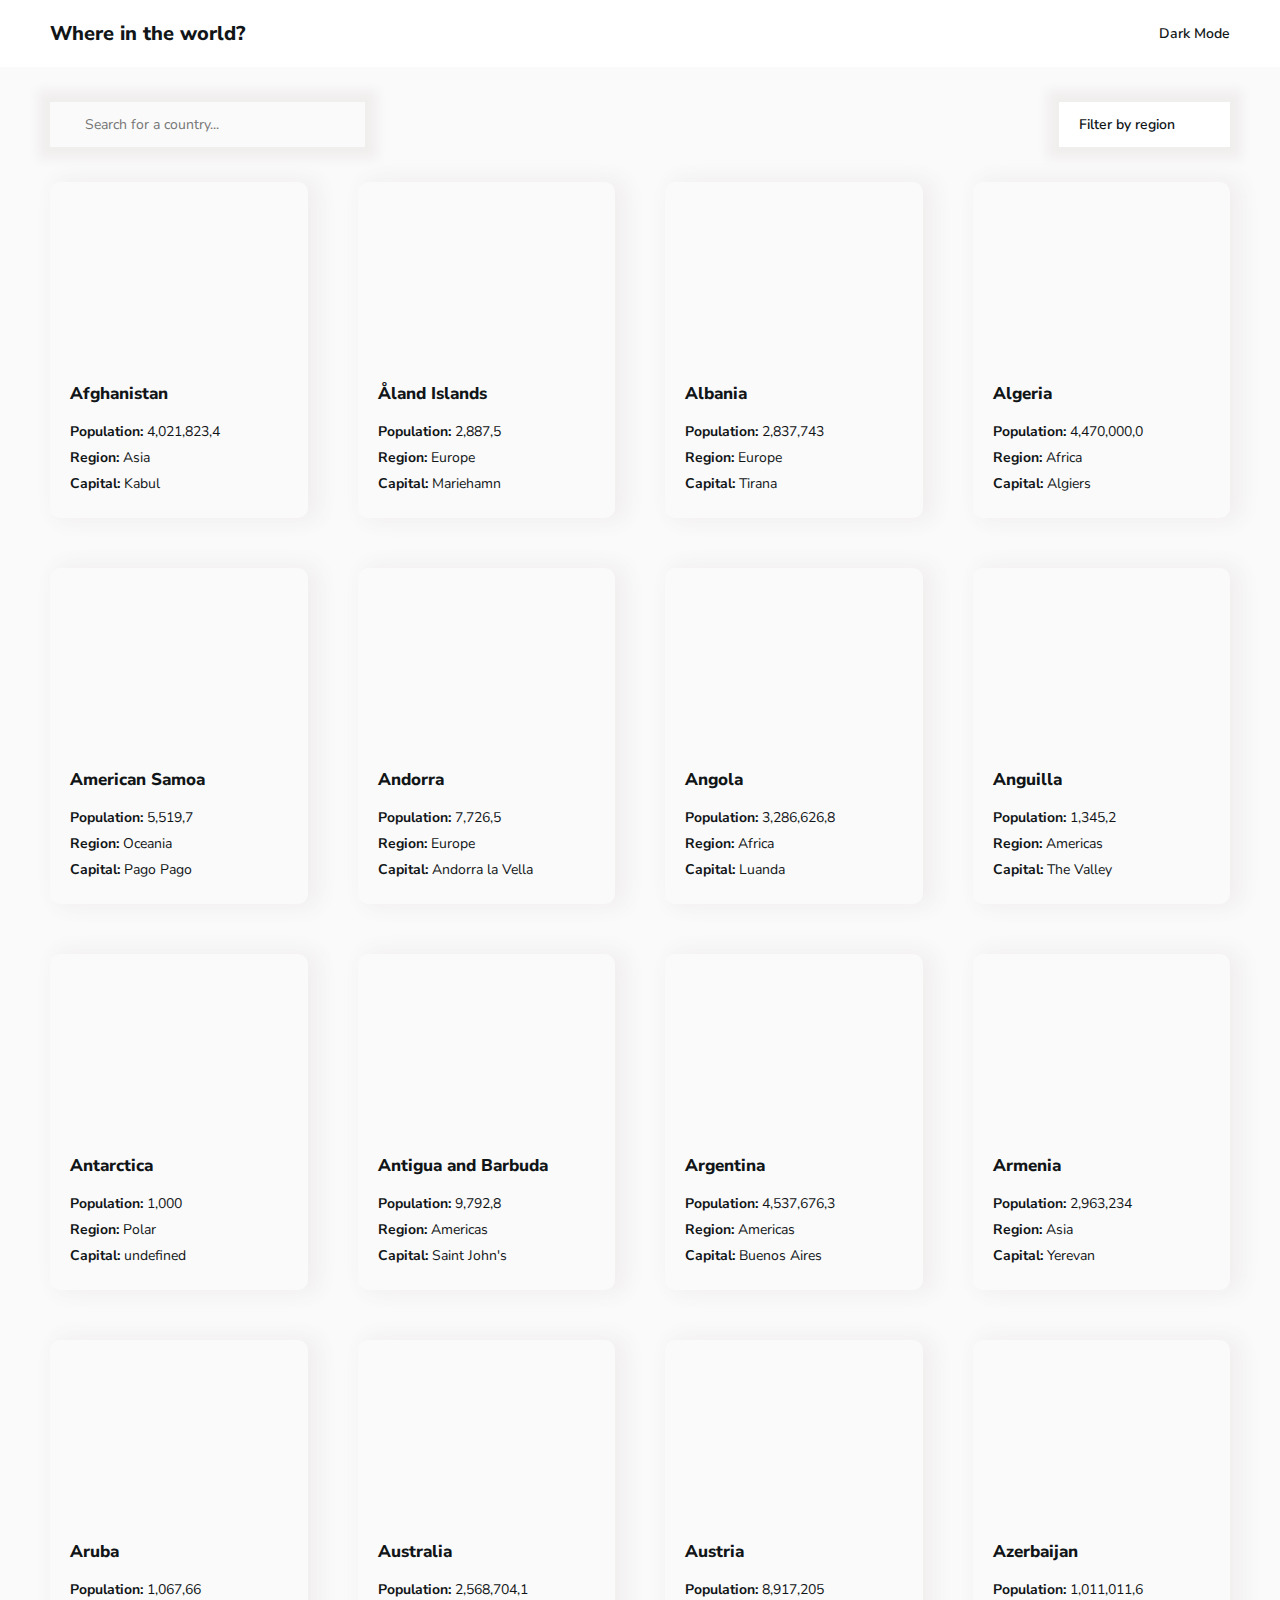
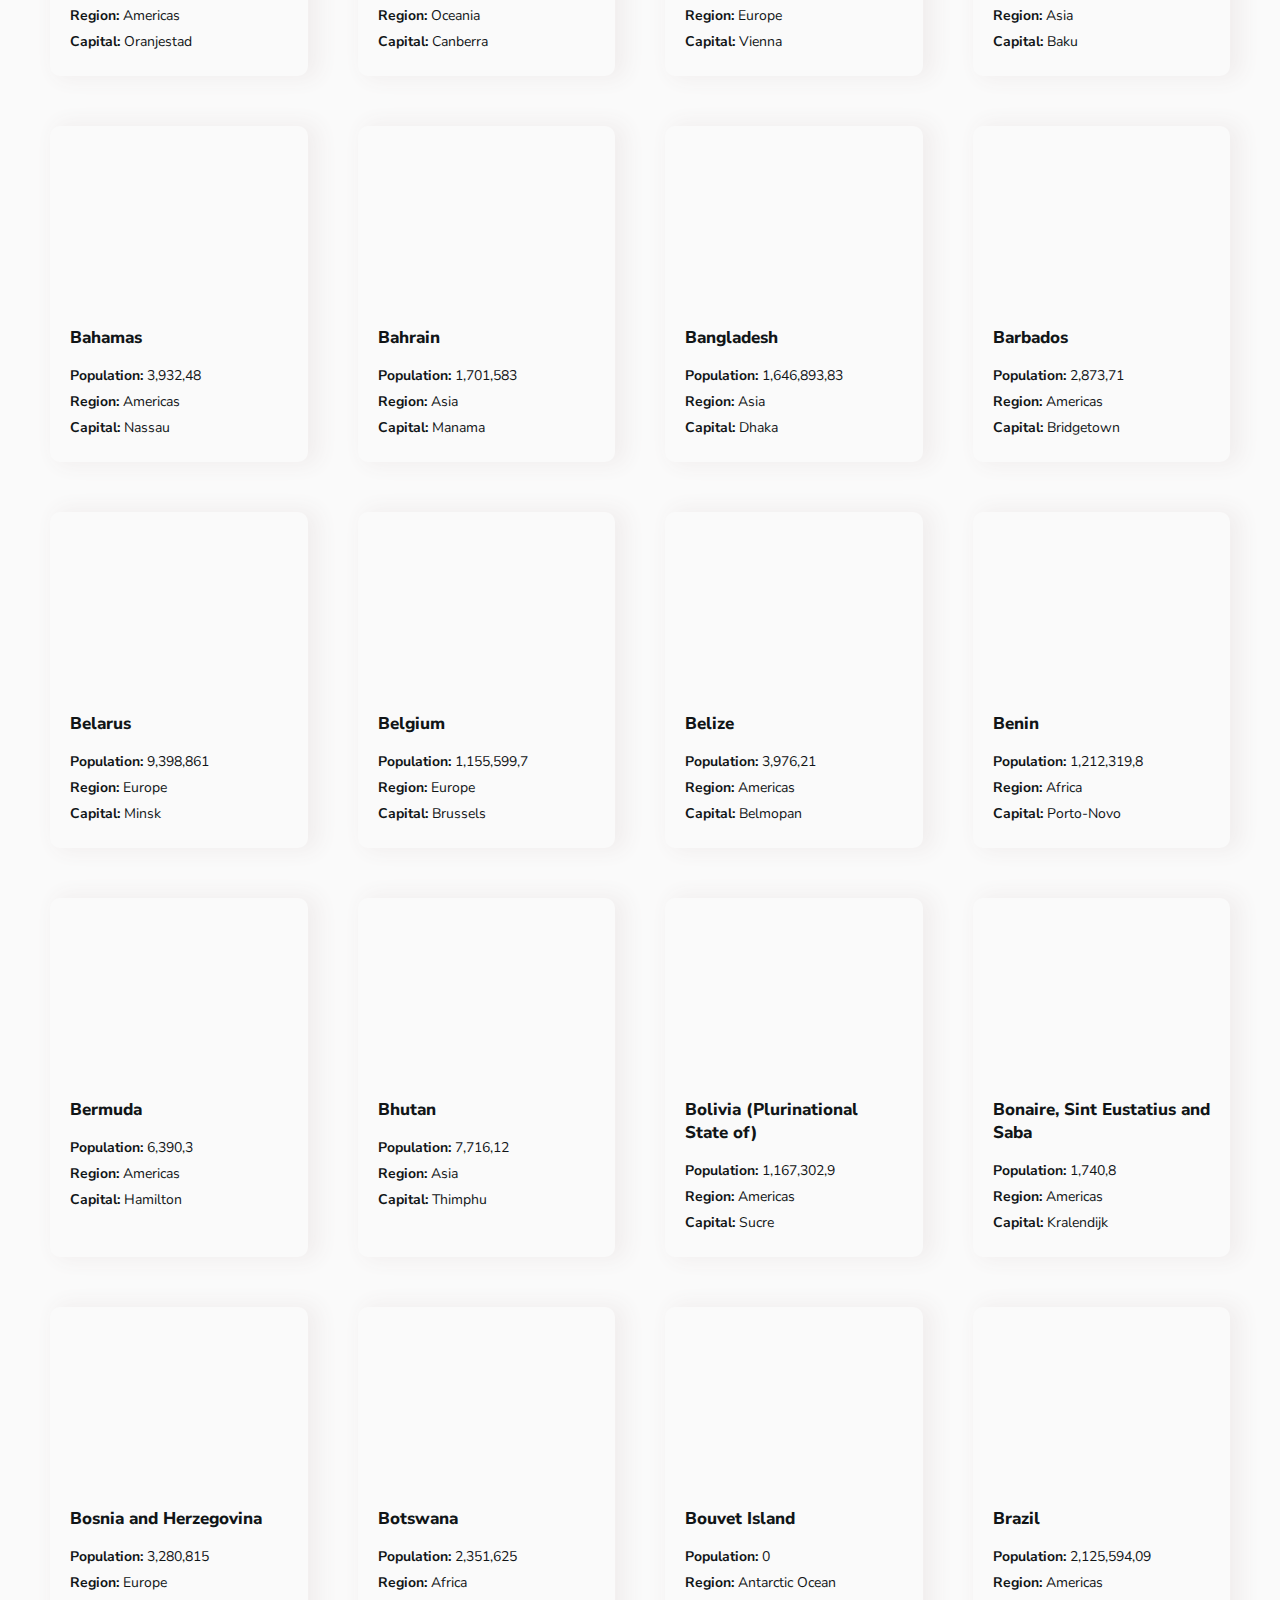
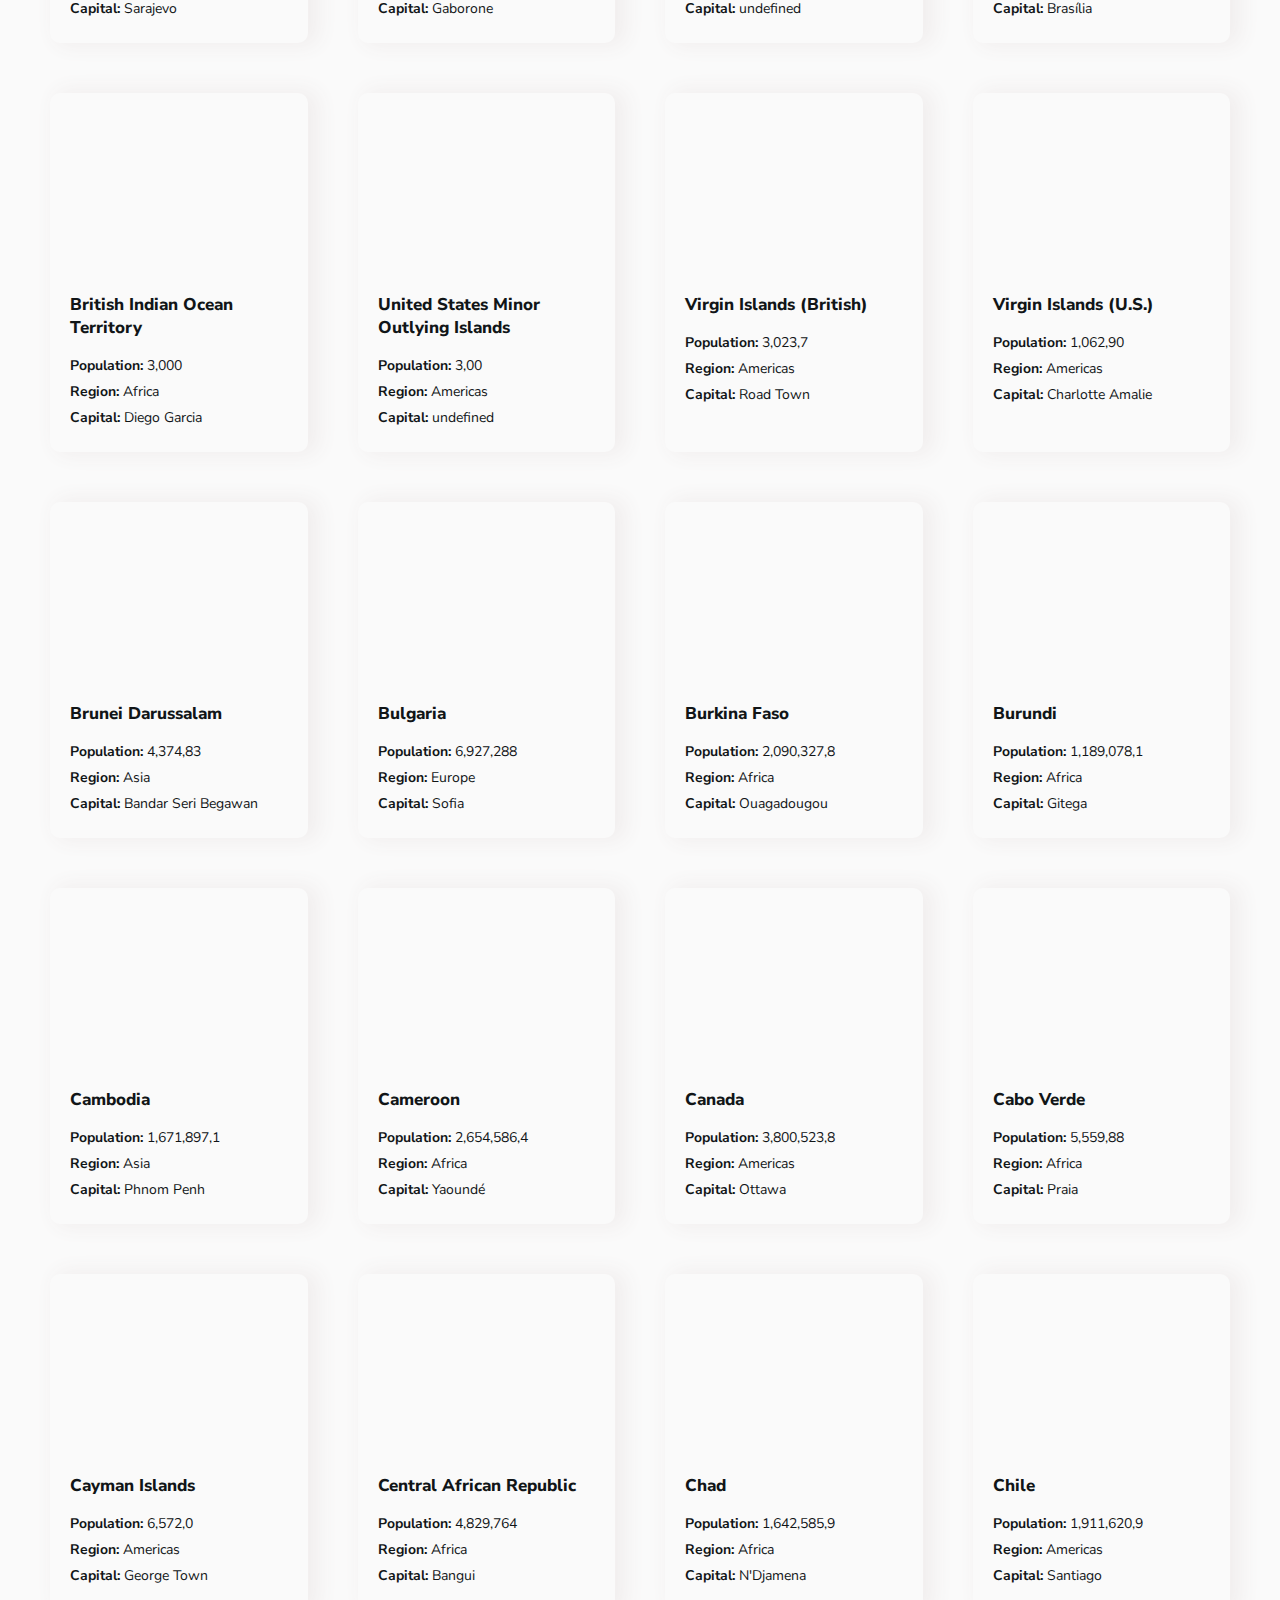
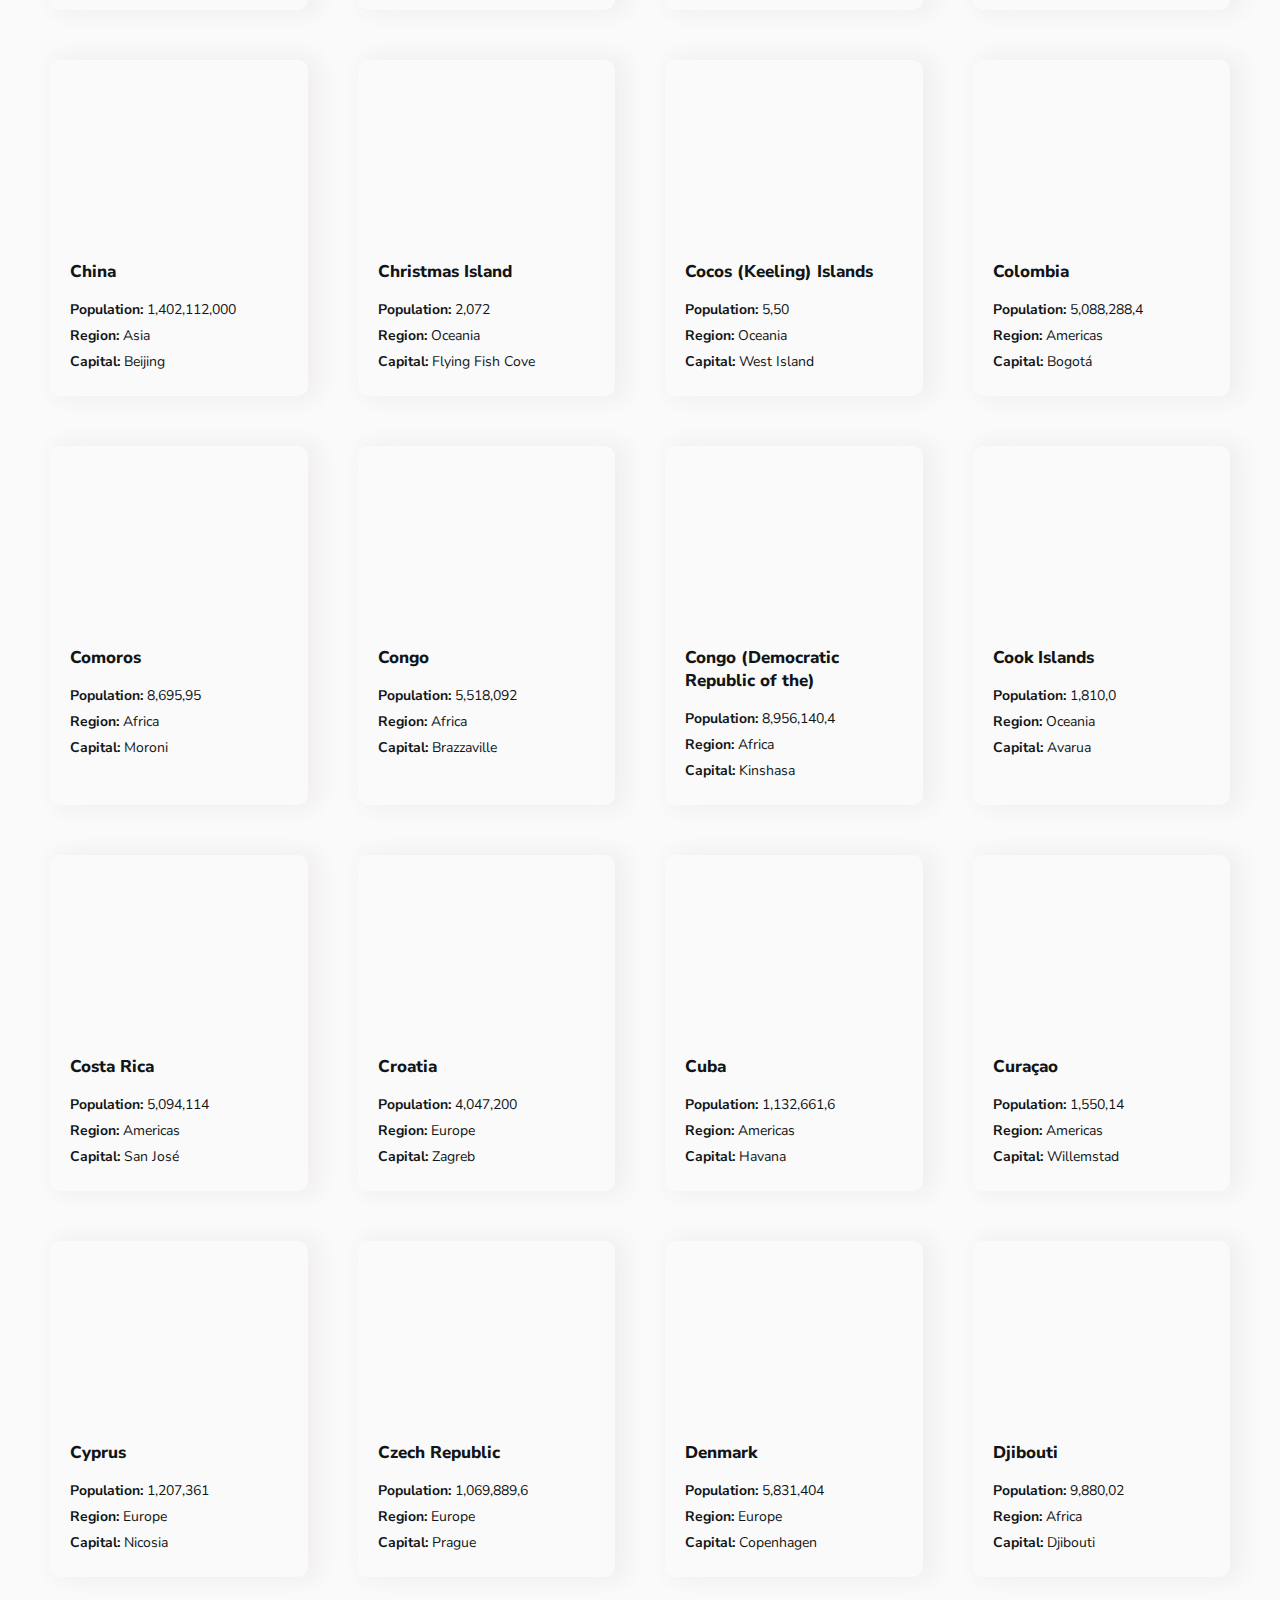
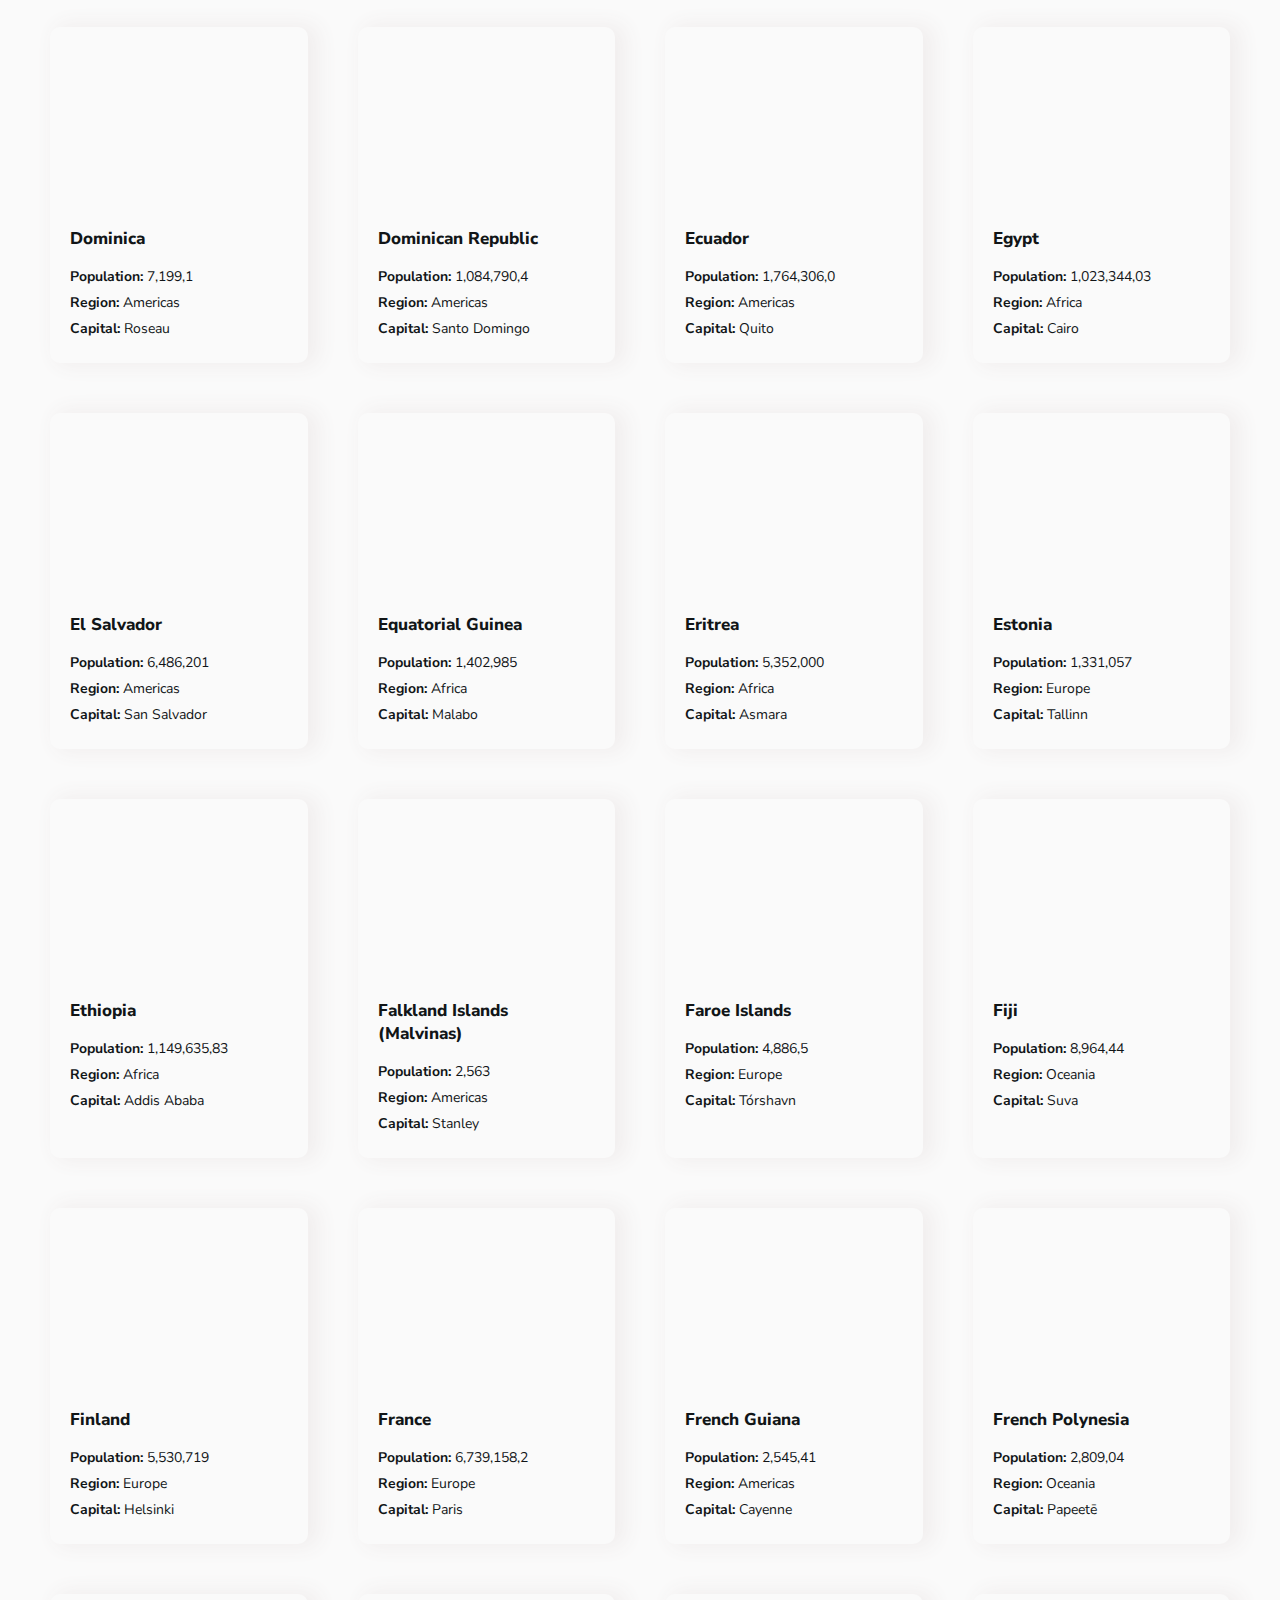
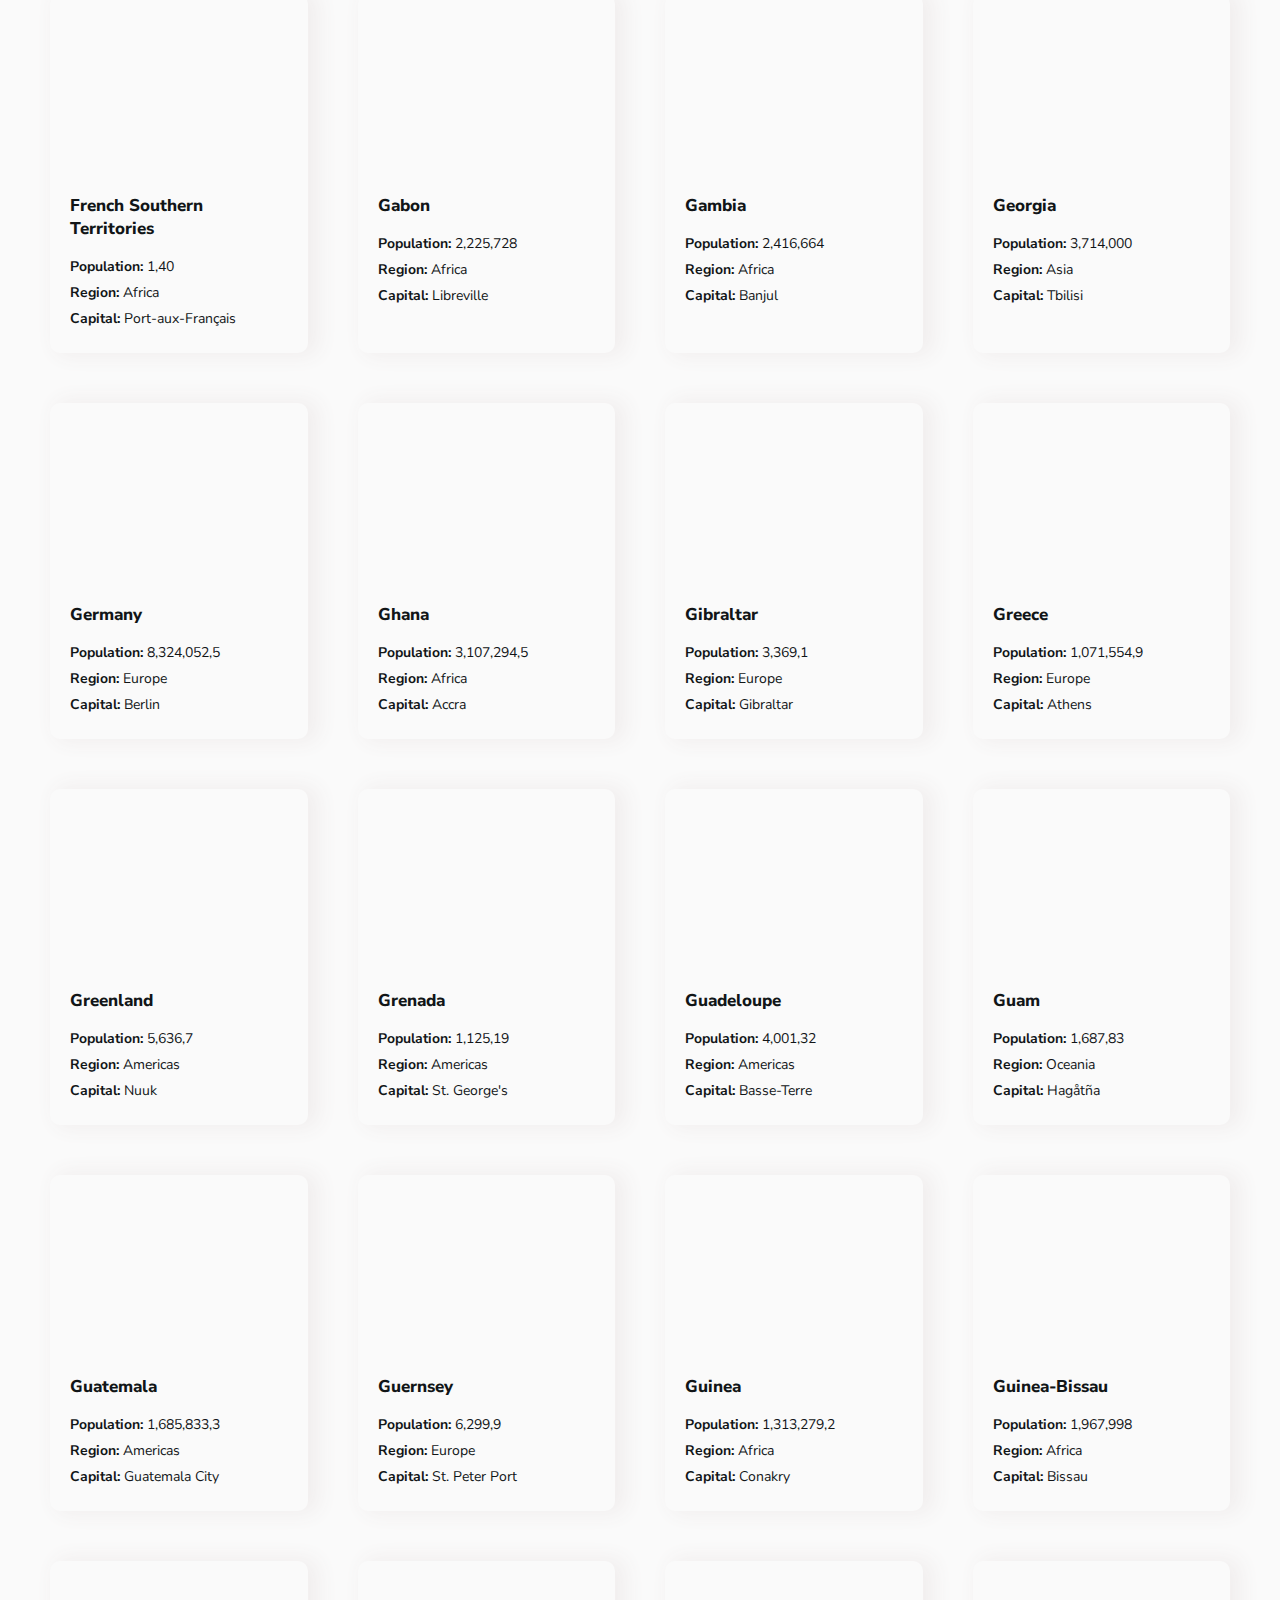
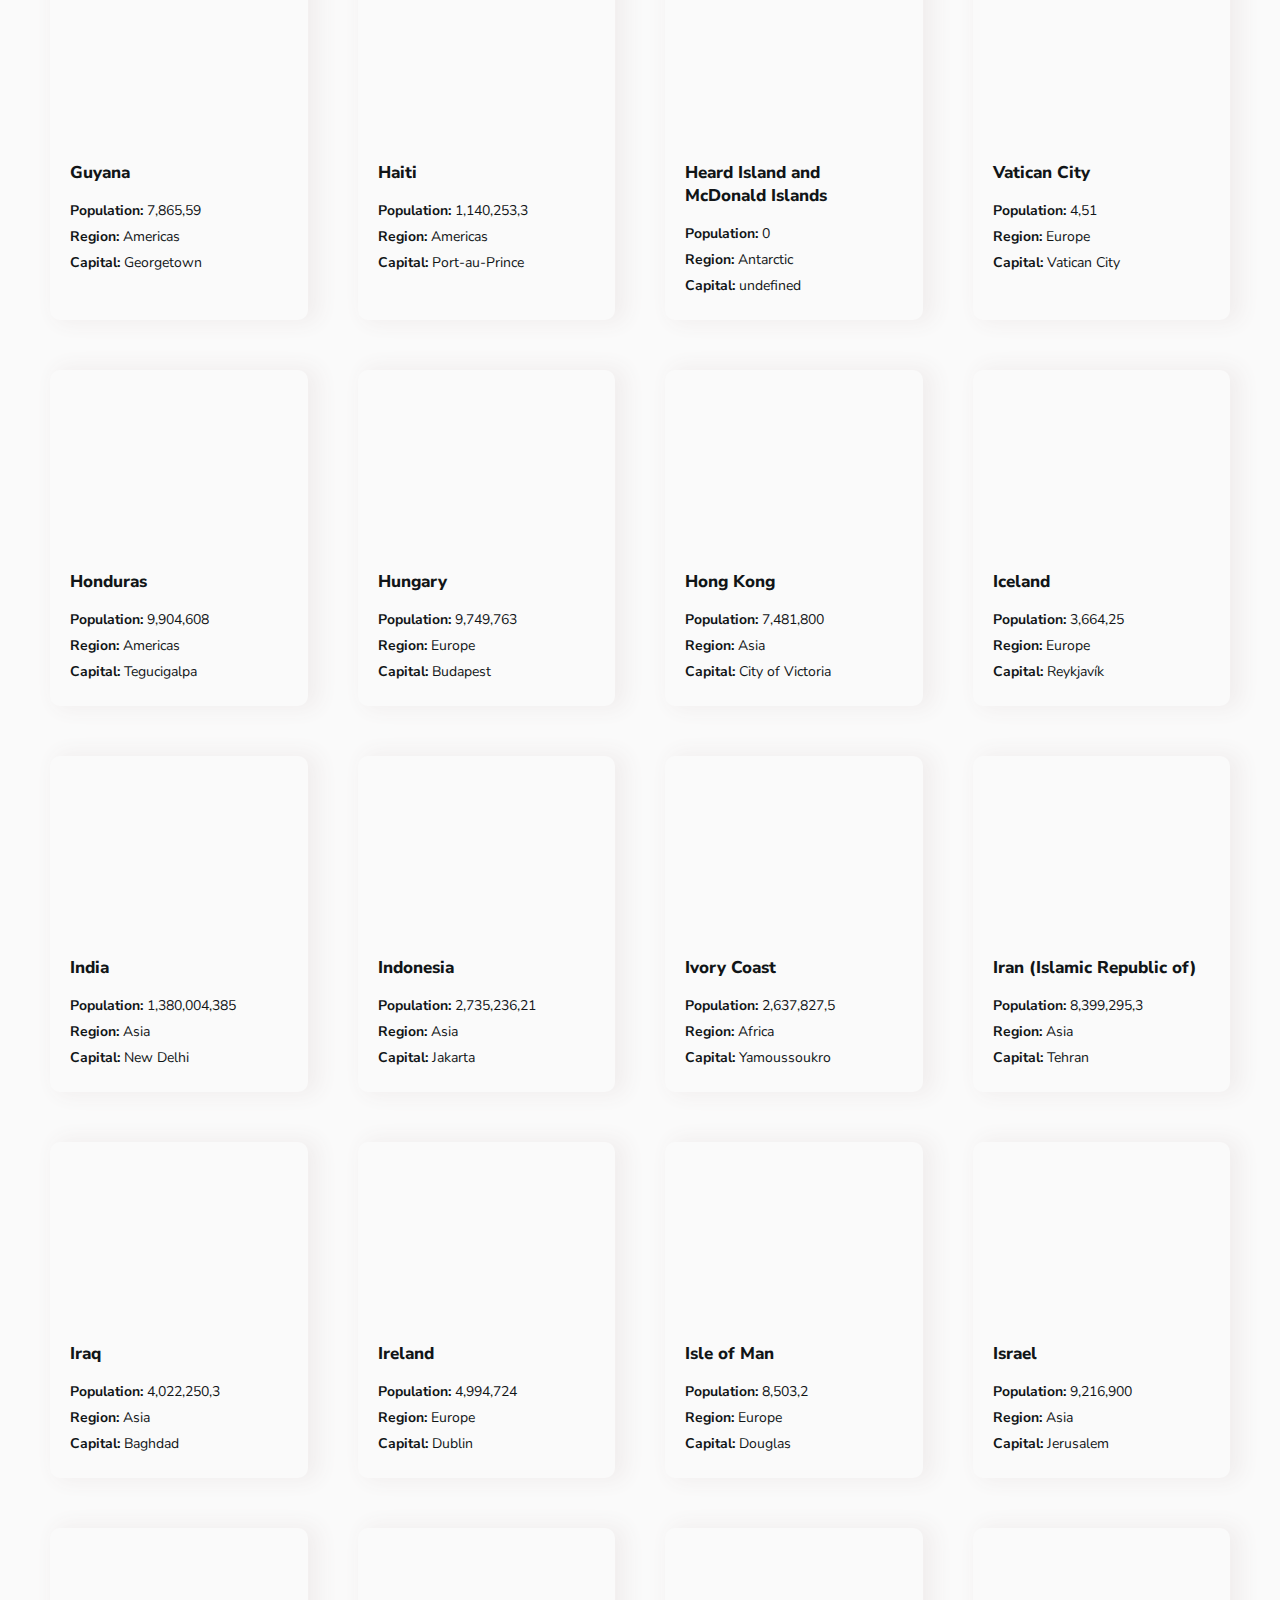
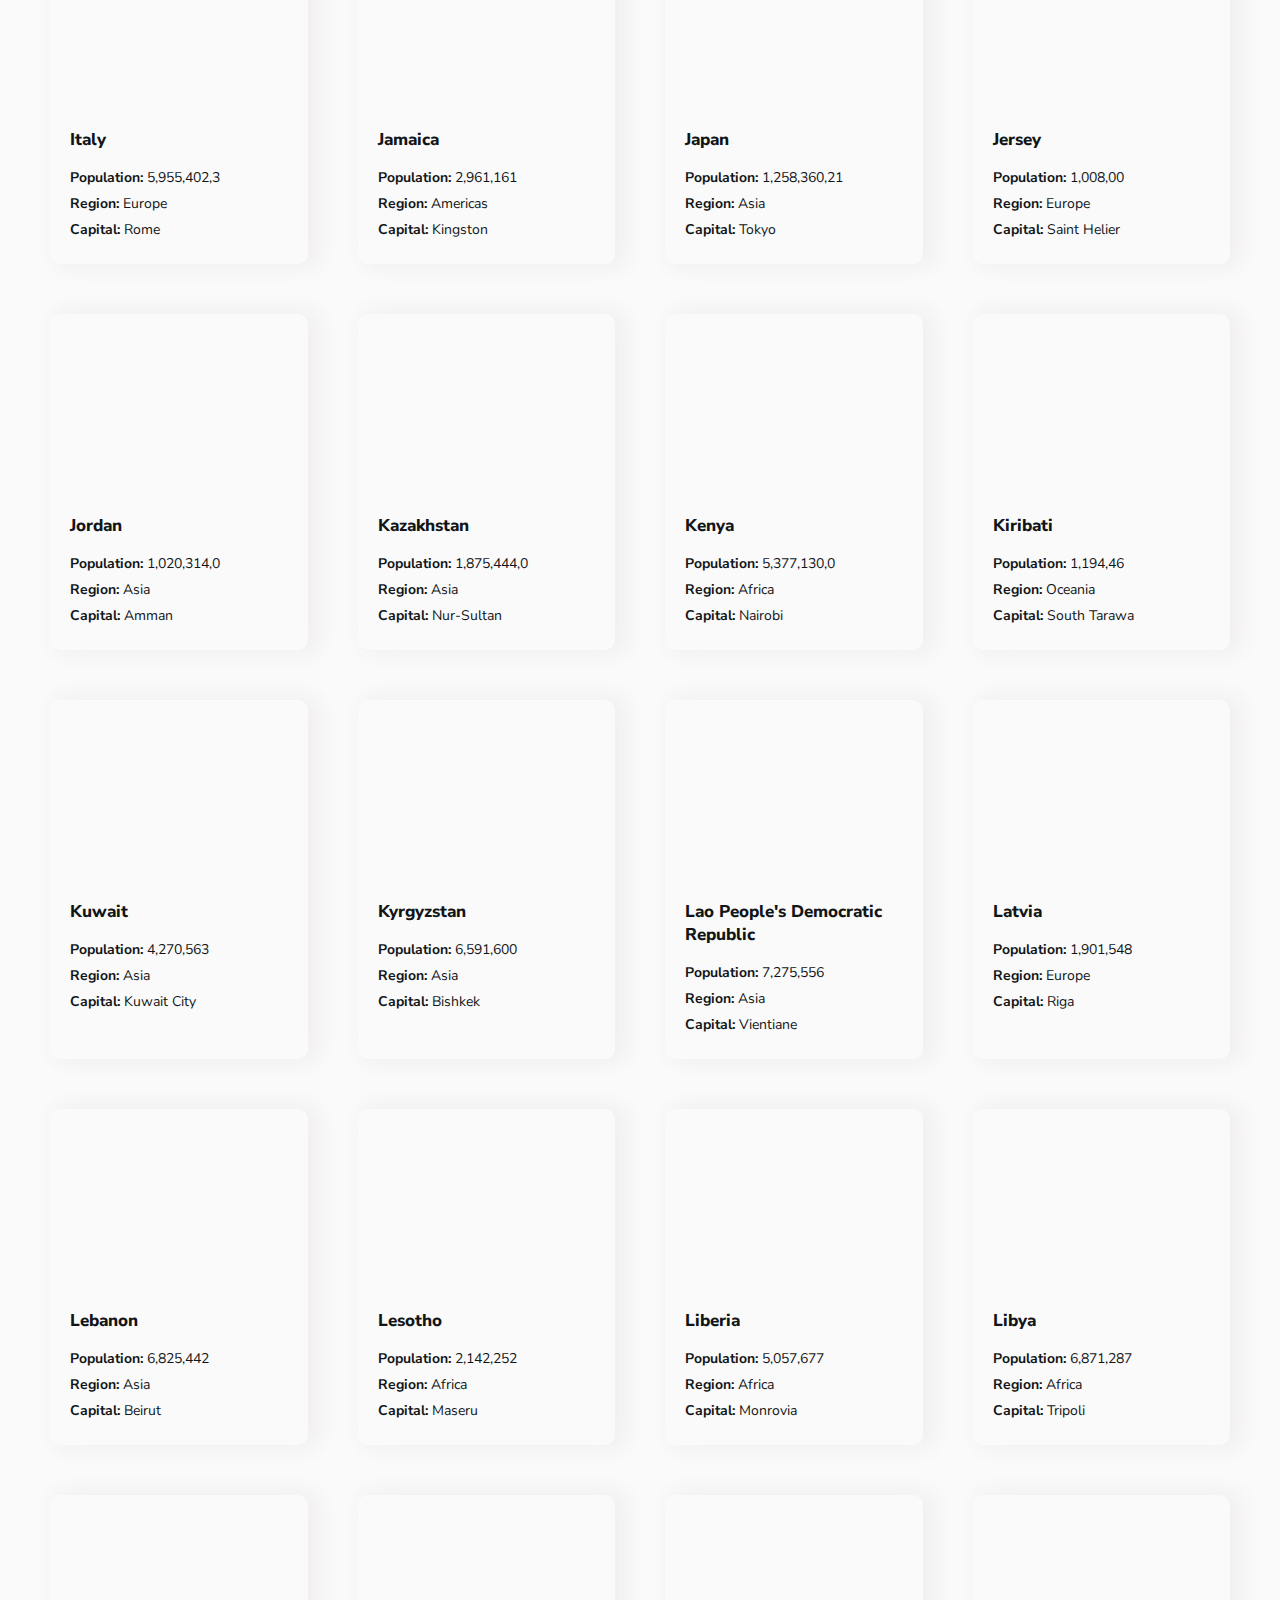
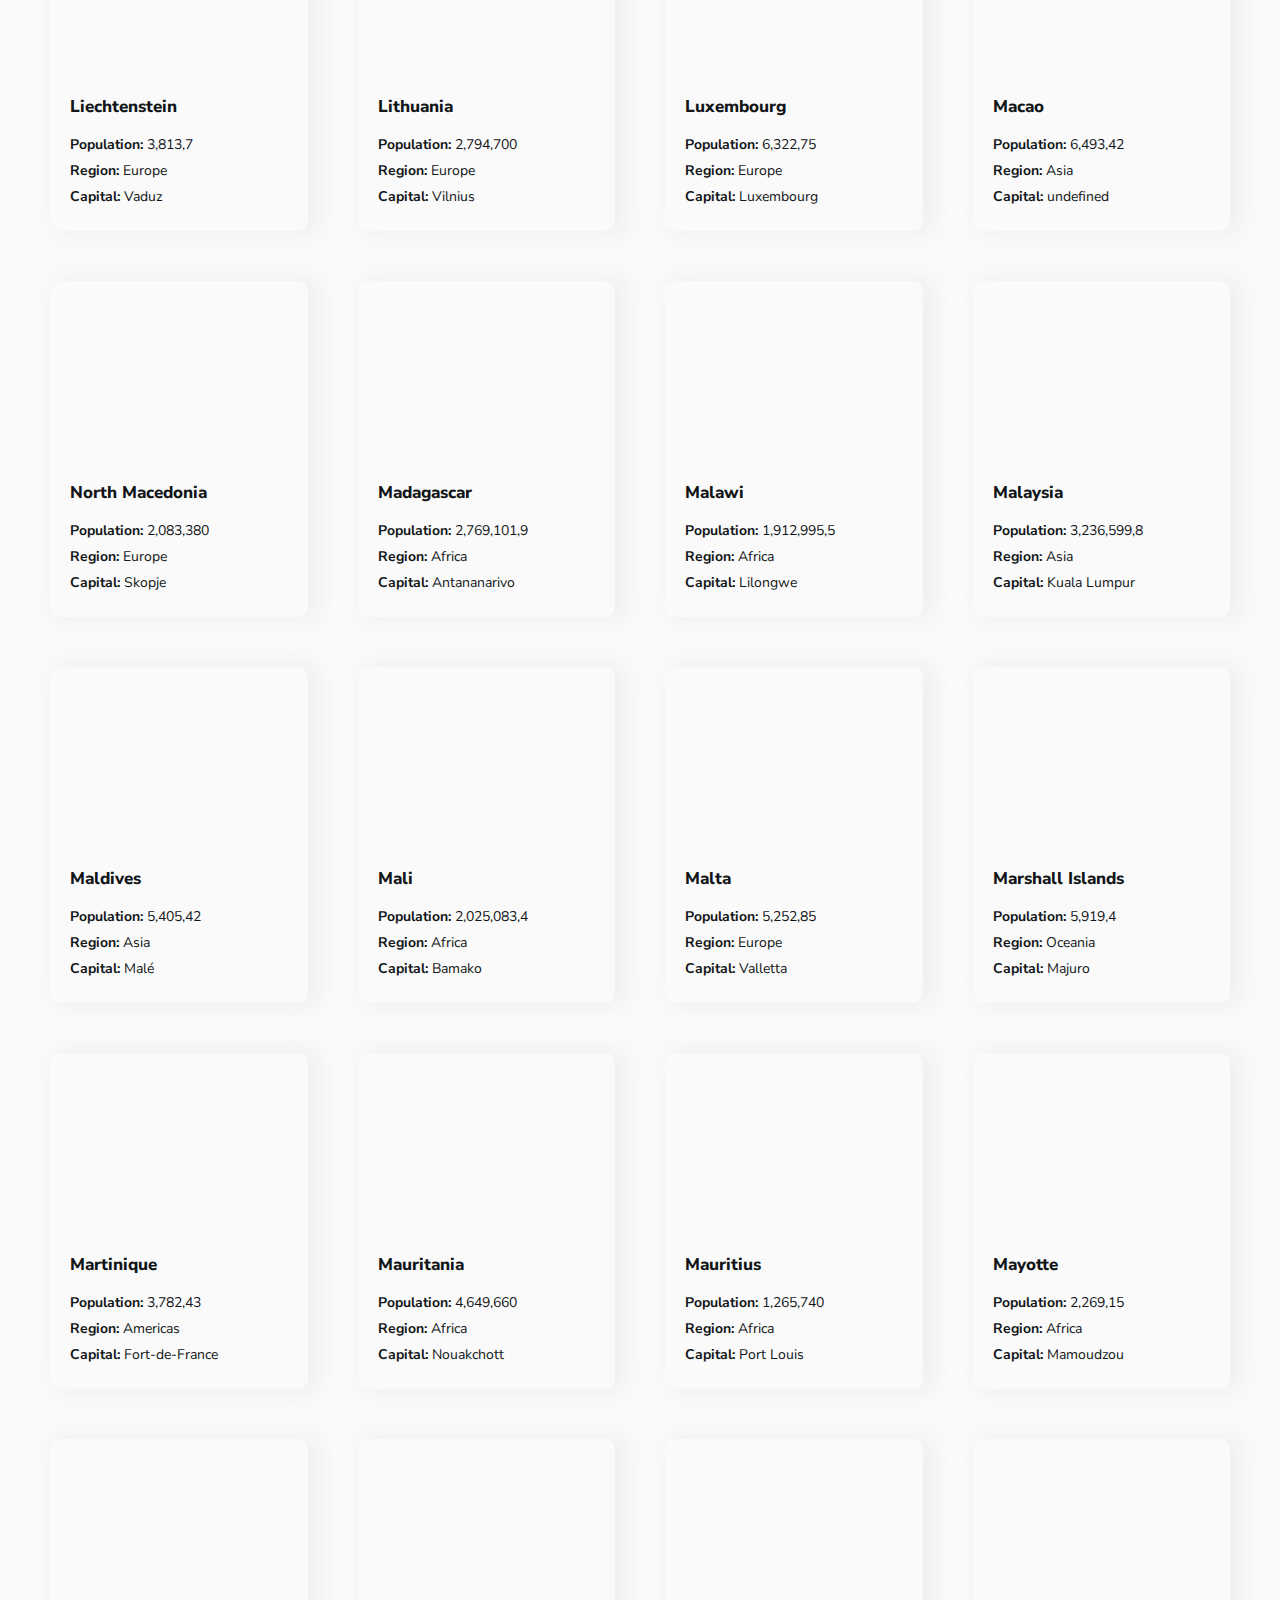
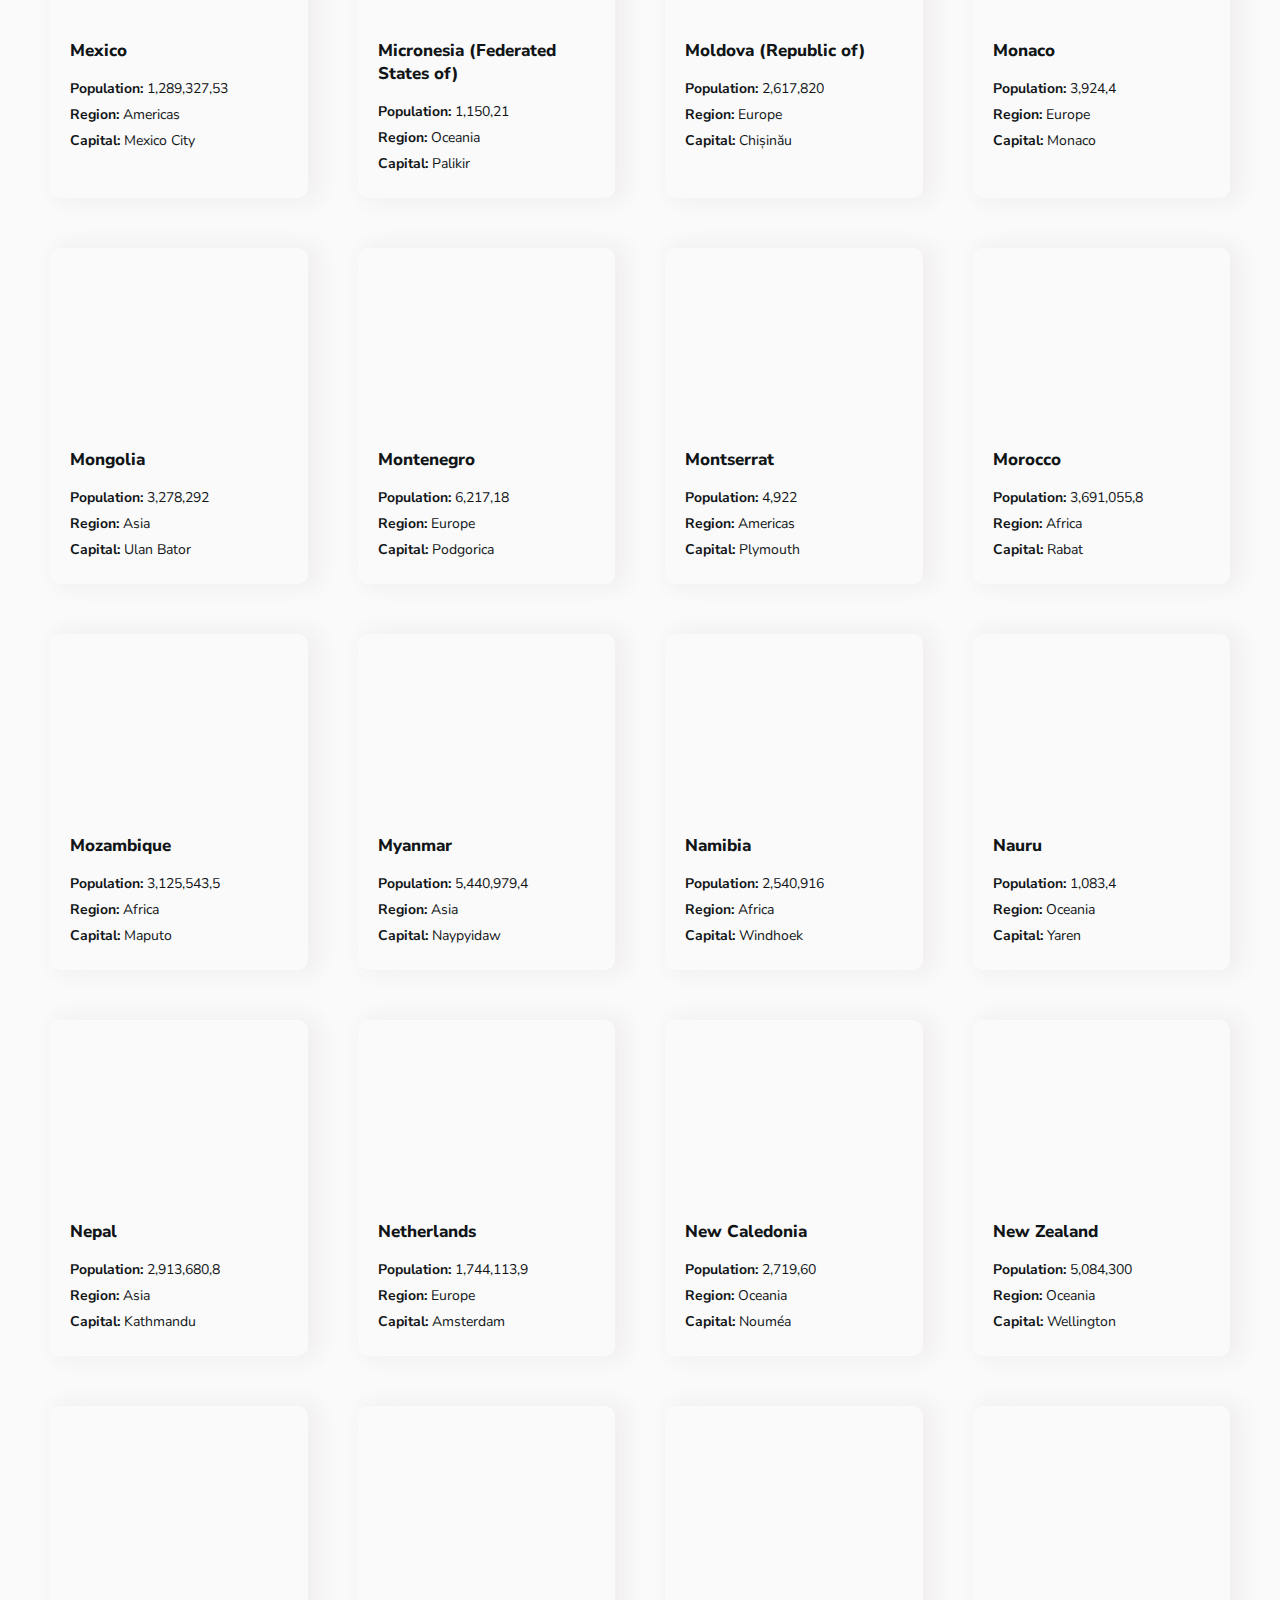
==== index.html @ 694c8ea5 "initial commit" ====
<!DOCTYPE html>
<html lang="en">

<head>
    <meta charset="UTF-8">
    <meta name="viewport" content="width=device-width, initial-scale=1.0">
    <link rel="preconnect" href="https://fonts.googleapis.com">
    <link rel="preconnect" href="https://fonts.gstatic.com" crossorigin>
    <link
        href="https://fonts.googleapis.com/css2?family=Nunito+Sans:ital,opsz,wght@0,6..12,200..1000;1,6..12,200..1000&display=swap"
        rel="stylesheet">
    <link rel="stylesheet" href="style.css">
    <link rel="stylesheet" href="home.css">
    <script src="fontawesome.js"></script>
    <script defer src="script.js"></script>
    <script defer src="home.js"></script>
    <title>Country app</title>
</head>

<body class="light">
    <nav>
        <h2>Where in the world?</h2>
        <button class="mode-switch"><i class="fa-solid fa-moon"></i> Dark Mode</button>
        <!-- <button class="mode-switch"><i class="fa-solid fa-sun"></i> Light Mode</button> -->
    </nav>
    <main>
        <div class="filter-options">
            <div class="search">
                <i class="fa-solid fa-magnifying-glass"></i>
                <input type="text" placeholder="Search for a country...">
            </div>
            <div class="dropdown">
                <span>Filter by region</span>
                <i class="fa-solid fa-caret-down"></i>
                <div class="menu">
                    <div class="item">Africa</div>
                    <div class="item">America</div>
                    <div class="item">Asia</div>
                    <div class="item">Europe</div>
                    <div class="item">Ocenia</div>
                </div>

            </div>
        </div>
        <div class="country-list">
            Loading...
        </div>
    </main>
</body>

</html>
---- style.css ----
:root{
    --White:hsl(0, 0%, 100%);
    --LightGray:hsl(0, 0%, 98%);
    --DarkGray:hsl(0, 0%, 52%);
    --DarkestBlue:hsl(200, 15%, 8%);
    --DarkBlue:hsl(207, 26%, 17%);
    --Blue:hsl(209, 23%, 22%);
    --LightShadowColor:hsl(0, 9%, 94%);
    --DarkShadowColor:hsl(208, 31%, 11%);
}

*{
    margin: 0;
    padding: 0;
    box-sizing: border-box;
}

h1,h2,h3,h4,p,a,div,button,input{
    font-family: "Nunito Sans", sans-serif;
    font-size: 14px;
}


.light *{
    color: var(--DarkestBlue);
}

body{
    min-height: 100vh;
}

nav{
    padding: 20px 50px;
    display: flex;
    width: 100%;
    justify-content: space-between;
    align-items: center;
    box-shadow: 0 5px 10px var(--LightShadowColor);
}

.dark nav{
    background-color: var(--Blue);
    box-shadow: 0 5px 10px var(--DarkShadowColor);
}

nav h2{
    font-size: 20px;
    font-weight: 800;
}

nav .mode-switch{
    display: flex;
    gap: 7px;
    background: none;
    border: none;
    outline: none;
    align-items: center;
    font-weight: 600;
    cursor: pointer;
}

main{
    padding: 35px 50px;
    width: 100%;
    background-color: var(--LightGray);
}

.dark *{
    color: var(--White);
}

.dark main{
    background-color: var(--DarkBlue);
}

@media screen and (max-width:400px) {
    nav h2{
        font-size: 17px;
    }

    nav{
        padding-inline: 35px;
    }

    main{
        padding-inline: 25px;
    }

    .search{
        width: 100% !important;
    }
}
---- home.css ----
main .filter-options{
    display: flex;
    justify-content: space-between;
    align-items: center;
}

.filter-options .search{
    display: flex;
    gap: 15px;
    align-items: center;
    padding: 13px 20px;
    box-shadow: 0 0 10px 12px var(--LightShadowColor);
}

.search input{
    border: none;
    outline: none;
    background: transparent;
    width: 260px;
}

.filter-options .dropdown{
    display: flex;
    gap: 35px;
    align-items: center;
    padding: 13px 20px;
    box-shadow: 0 0 10px 12px var(--LightShadowColor);
    position: relative;
    cursor: pointer;
    background-color: var(--White);
    font-weight: 600;
}

.dropdown .menu{
    position: absolute;
    top: 110%;
    left: 0;
    padding: 13px 20px;
    background-color: var(--White);
    width: 100%;
    border-radius: 5px;
    box-shadow: 8px 0px 20px 3px var(--LightShadowColor);
    display: none;
}

.menu .item{
    padding: 3px 0;
    font-weight: 600;
}

main .country-list{
    display: grid;
    grid-template-columns: repeat(4,1fr);
    margin-top: 35px;
    gap: 50px;
}

.country-list .country{
    display: flex;
    flex-direction: column;
    box-shadow: 8px 0px 20px 3px var(--LightShadowColor);
    border-radius: 10px;
    overflow: hidden;
    cursor: pointer;
}

.country .desc{
    padding: 25px 20px;
    display: flex;
    flex-direction: column;
    gap: 7px;
}

.country img{
    height: 175px;
}

.desc h3{
    font-size: 17px;
    font-weight: 800;
    margin-bottom: 10px;
}




.dark .dropdown.dropdown{
    background-color: transparent;
}

.dark .search{
    box-shadow: 0px 0px 10px 0px var(--DarkShadowColor) !important;
}

.dark .dropdown.dropdown{
    box-shadow: 0px 0px 10px 0px var(--DarkShadowColor) ;
    background-color: var(--Blue);
}

.dark .menu.menu{
    background-color: var(--Blue);
    box-shadow: 0px 0px 10px 0px var(--DarkShadowColor) ;
}

.dark .country.country{
    box-shadow: 0px 0px 10px 0px var(--DarkShadowColor) ;
}

@media screen and (max-width:1200px) {
    .country-list{
        gap: 30px !important;
    }
}

@media screen and (max-width:1100px) {
    .country-list{
        grid-template-columns: repeat(3,1fr) !important;
        gap: 50px !important;
    }
}

@media screen and (max-width:900px) {
    .country-list{
        gap: 30px !important;
    }
}

@media screen and (max-width:800px) {
    .country-list{
        grid-template-columns: repeat(2,1fr) !important;
        gap: 50px !important;
    }
}

@media screen and (max-width:650px) {
    .country-list{
        gap: 30px !important;
    }

    main .filter-options{
        flex-direction: column;
        justify-content: flex-start;
        gap: 40px;
        align-items: flex-start;
    }
}

@media screen and (max-width:600px) {
    .country-list{
        grid-template-columns: repeat(1,1fr) !important;
        place-items: center;
    }

    .country{
        width: 275px;
    }
}
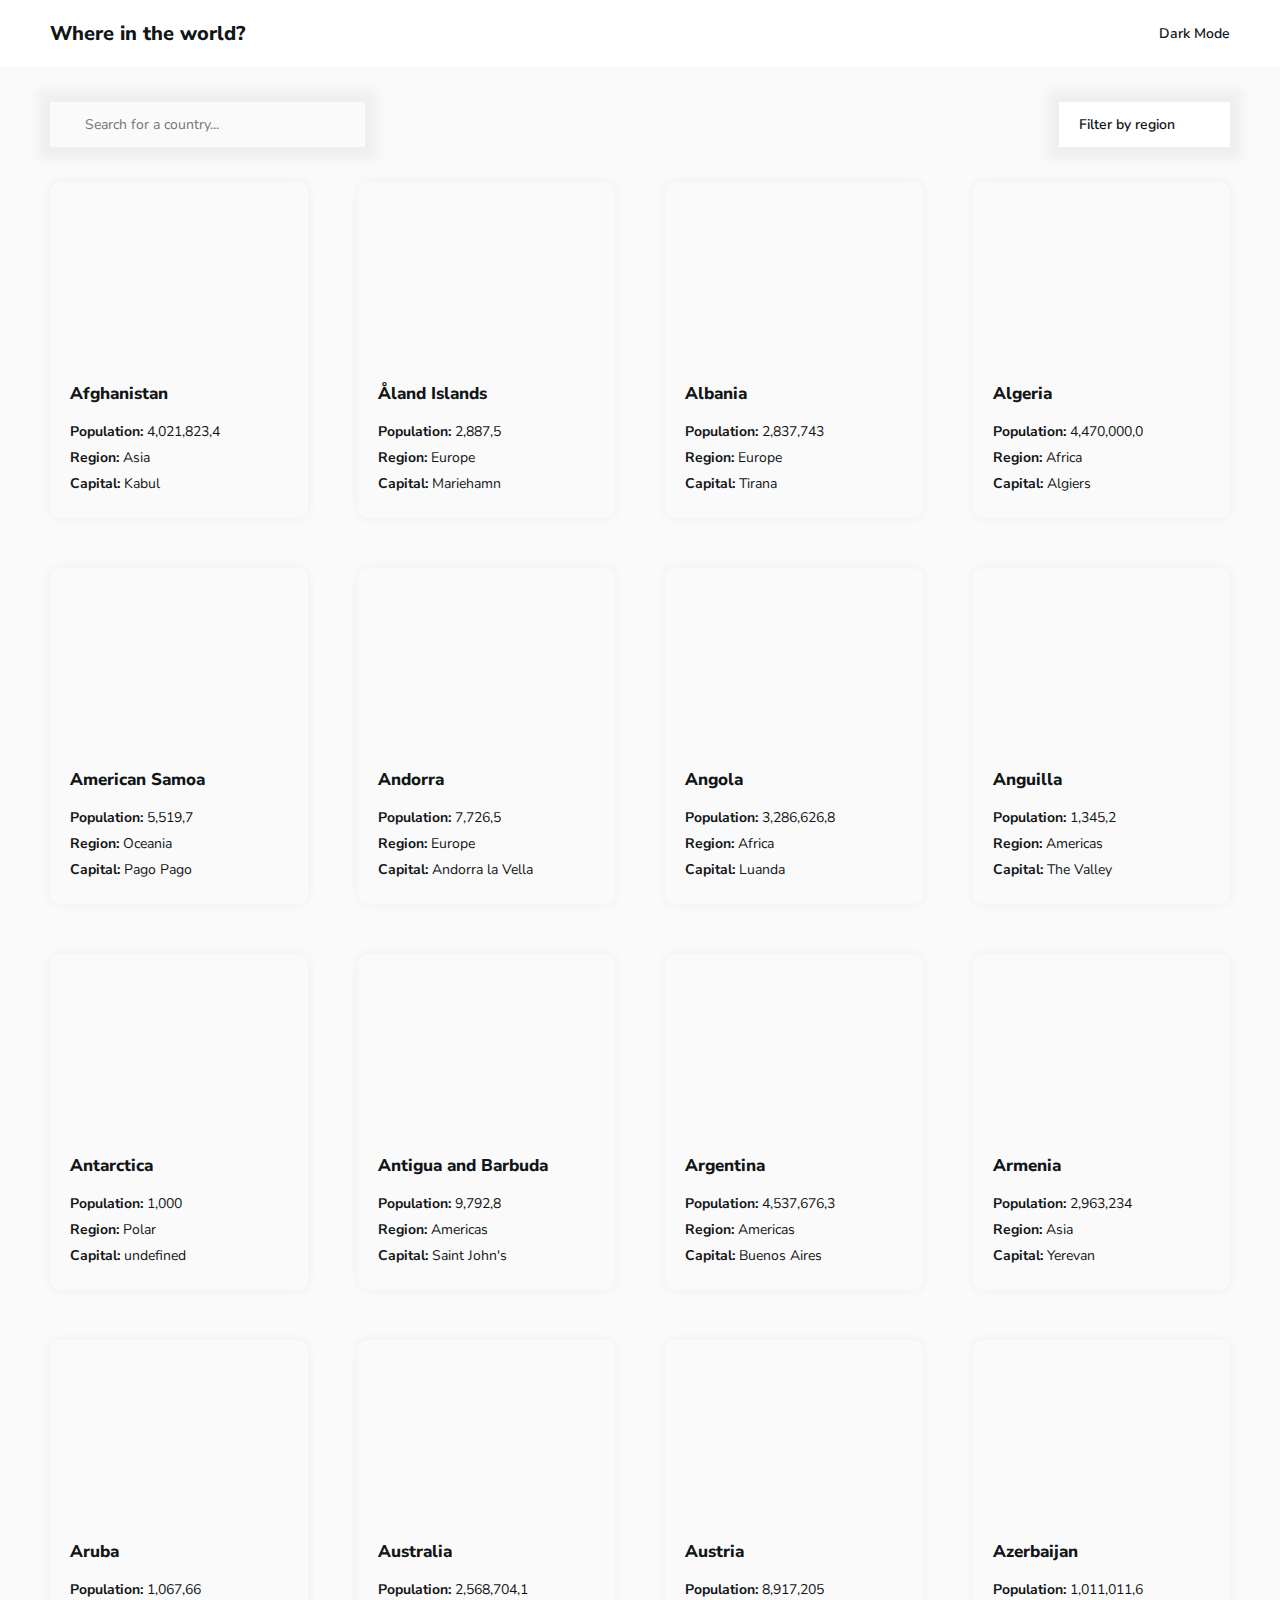
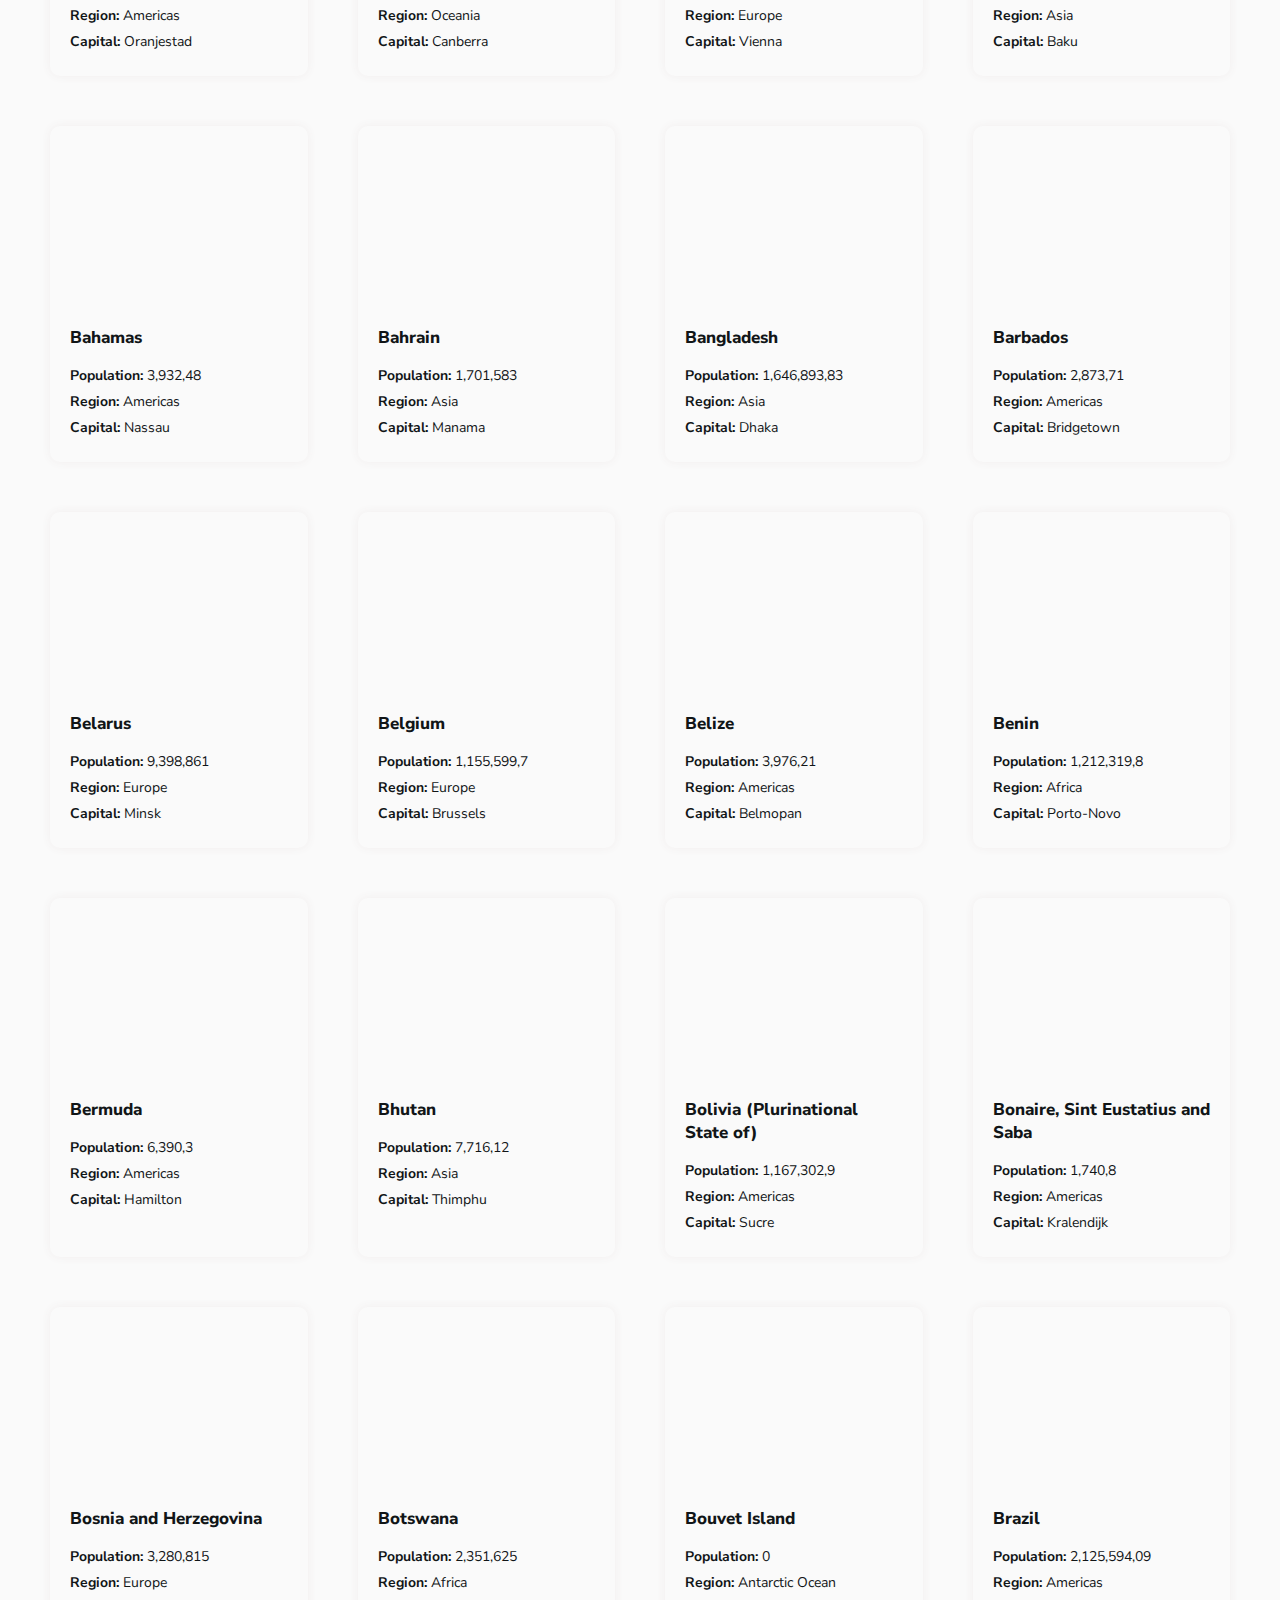
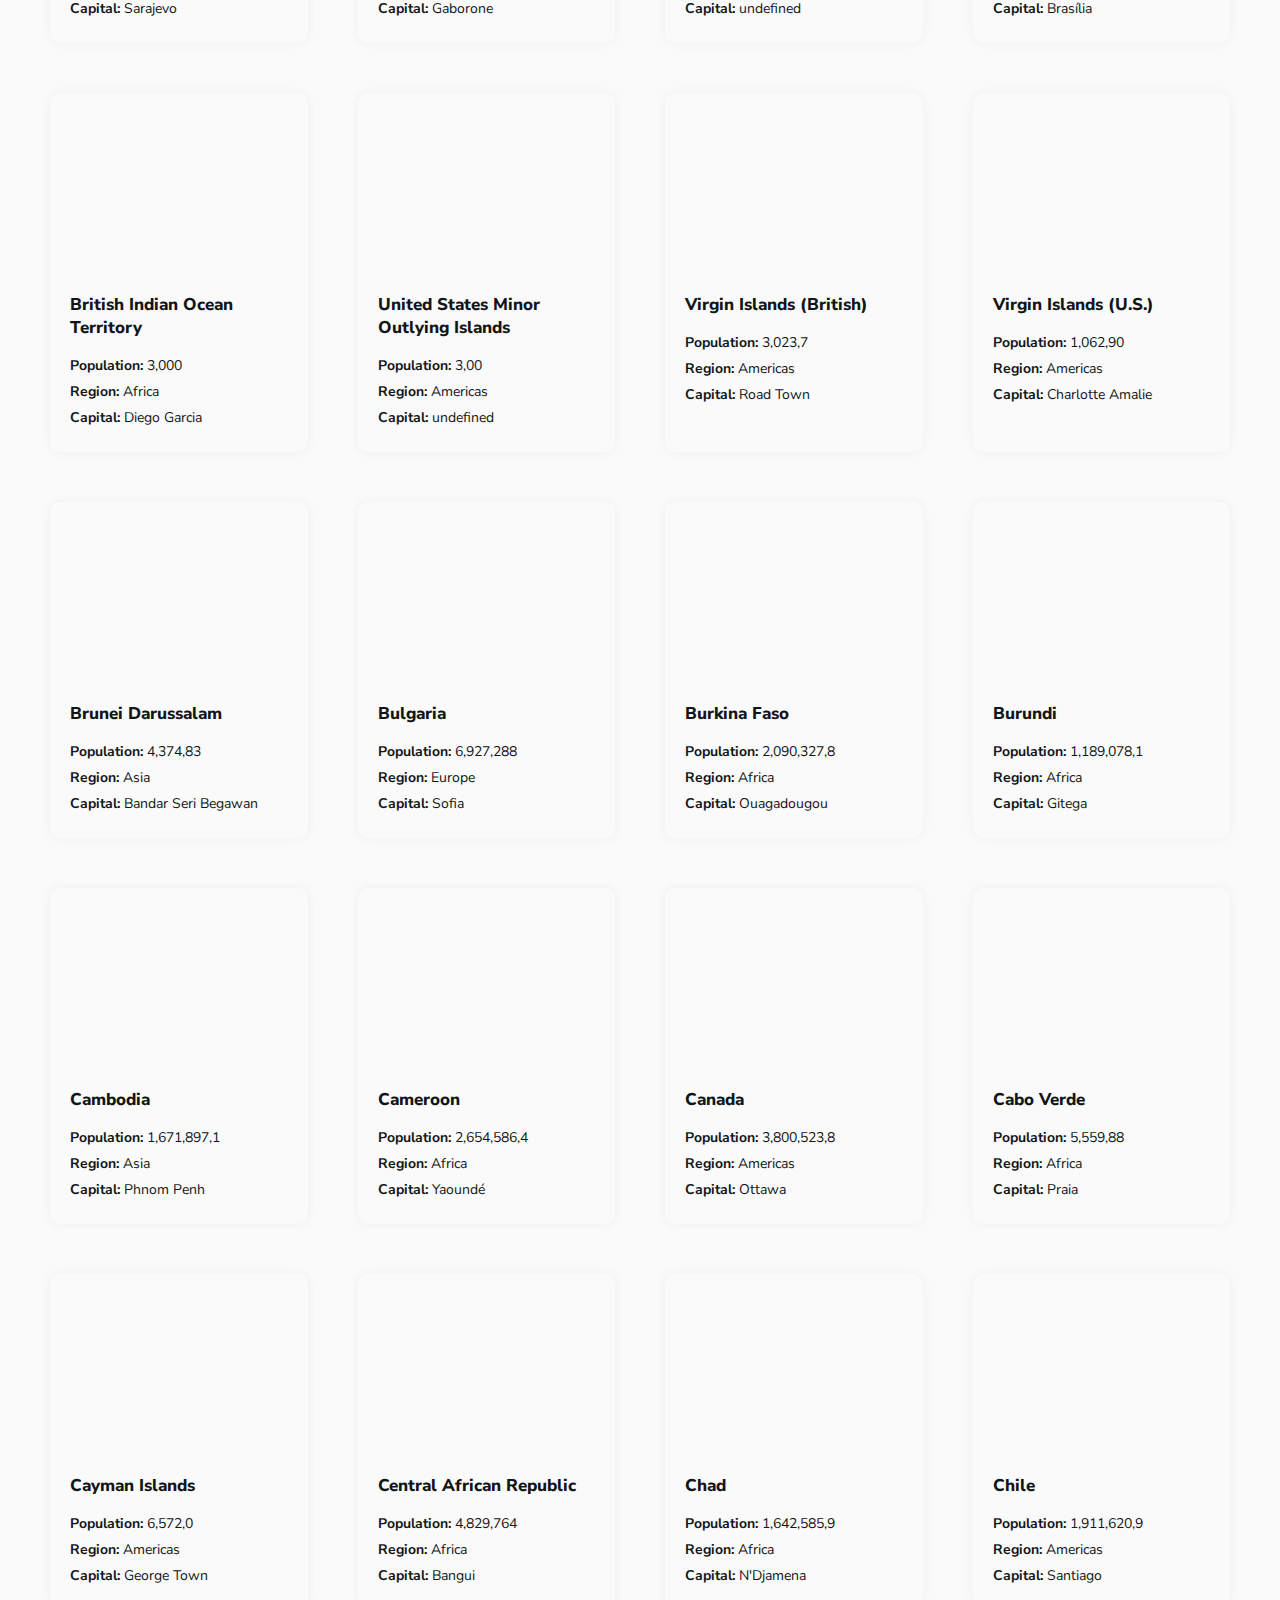
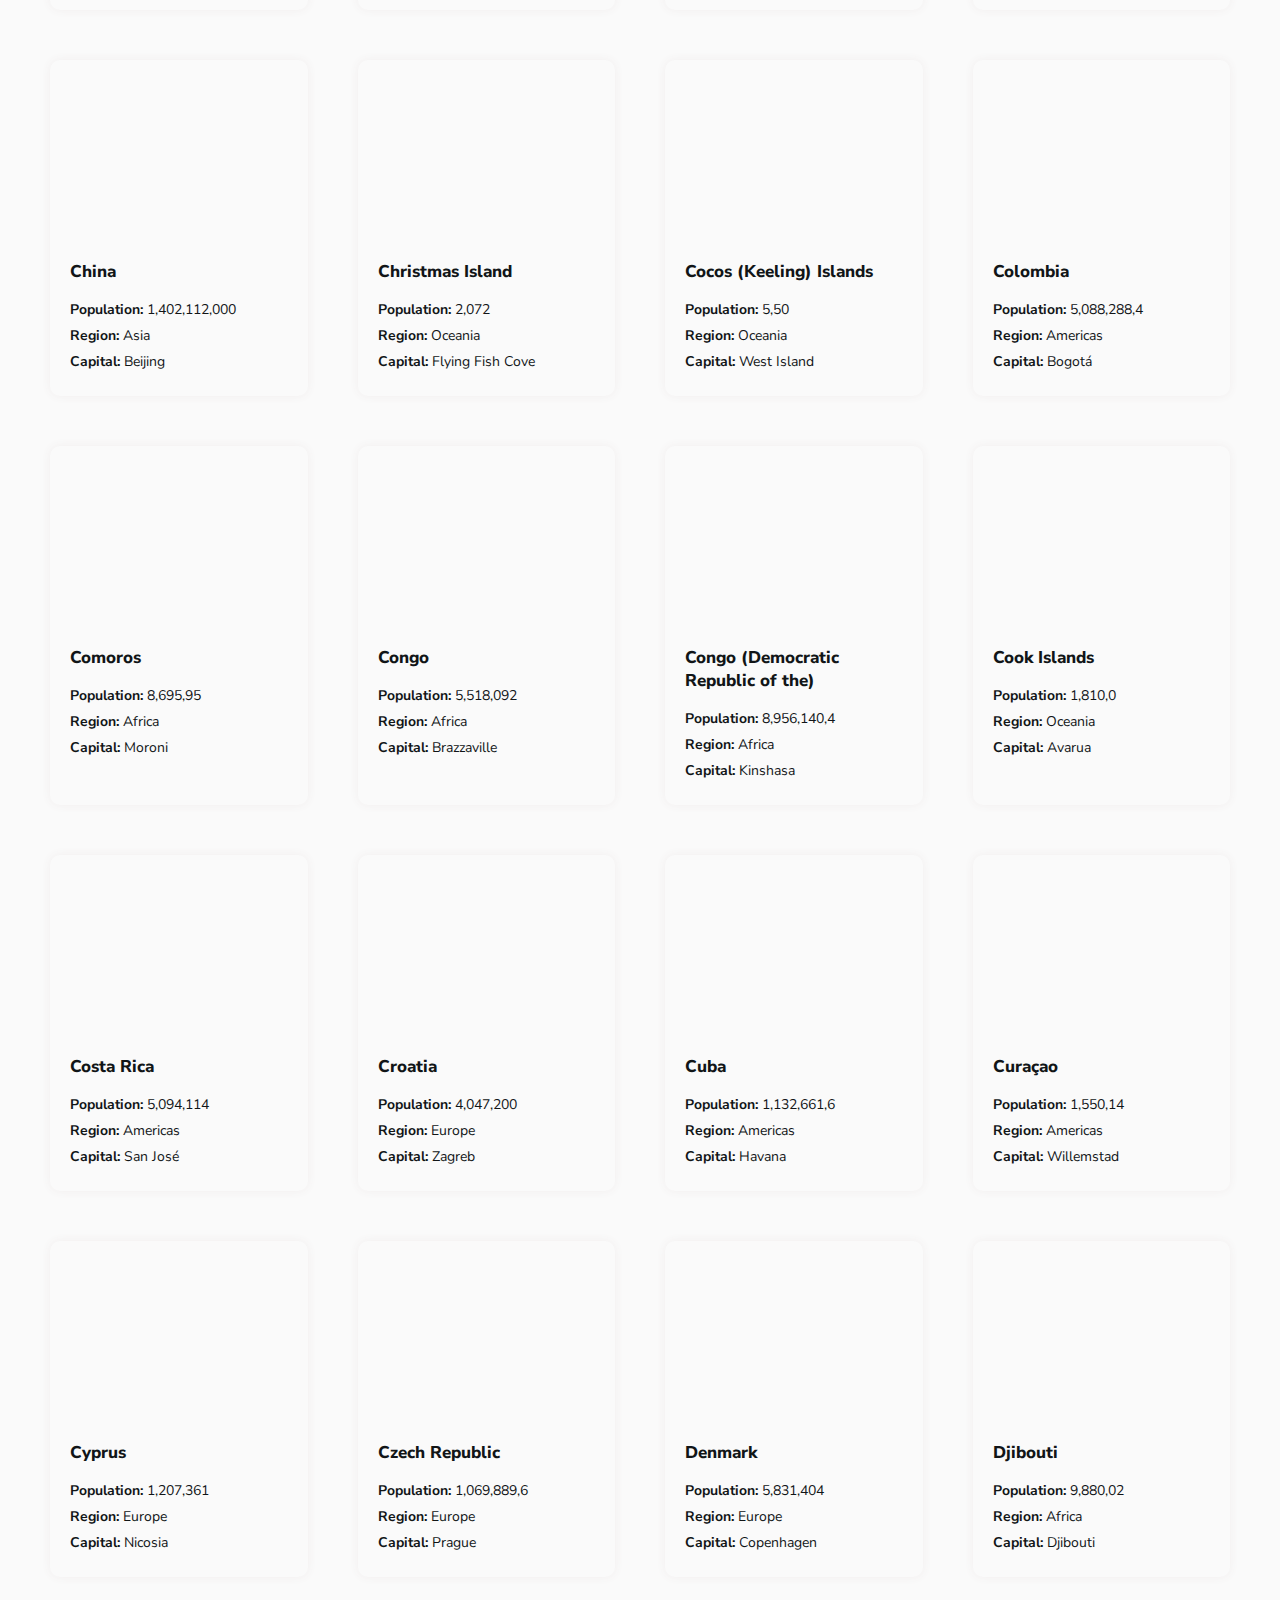
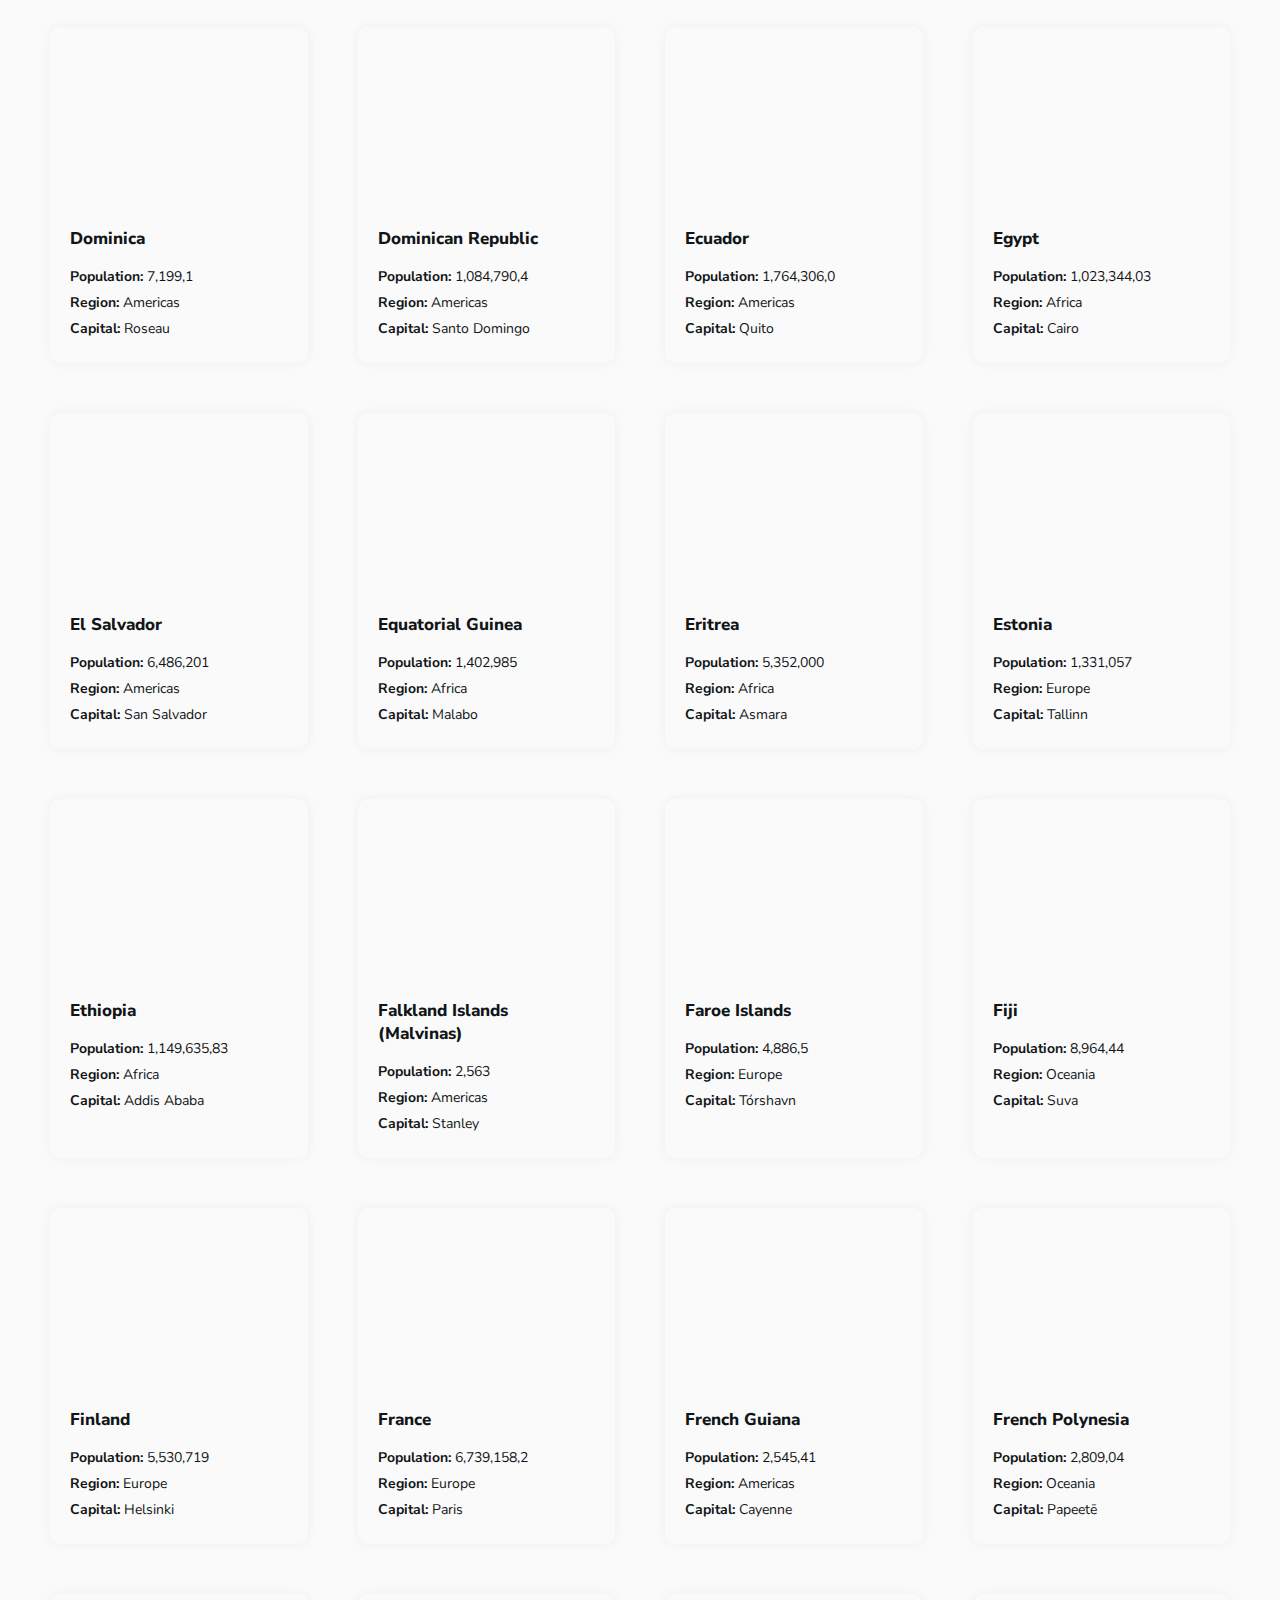
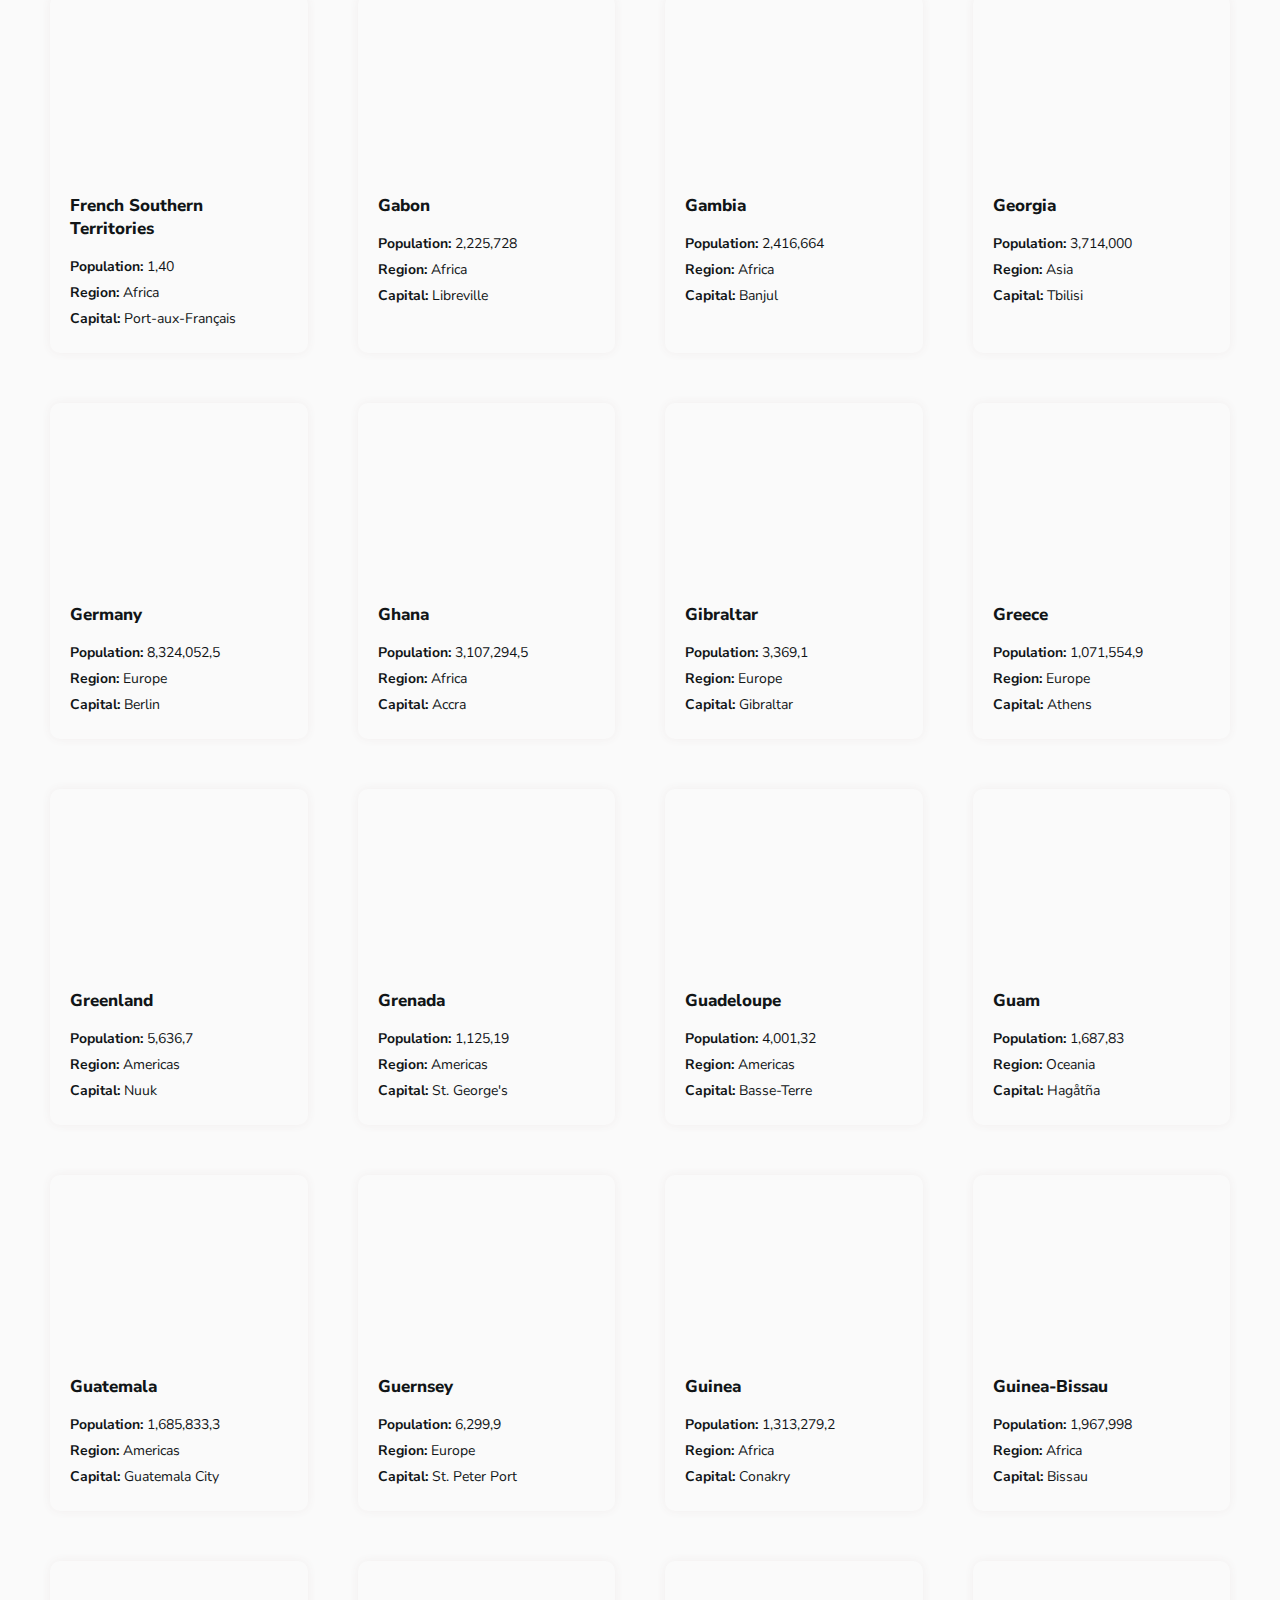
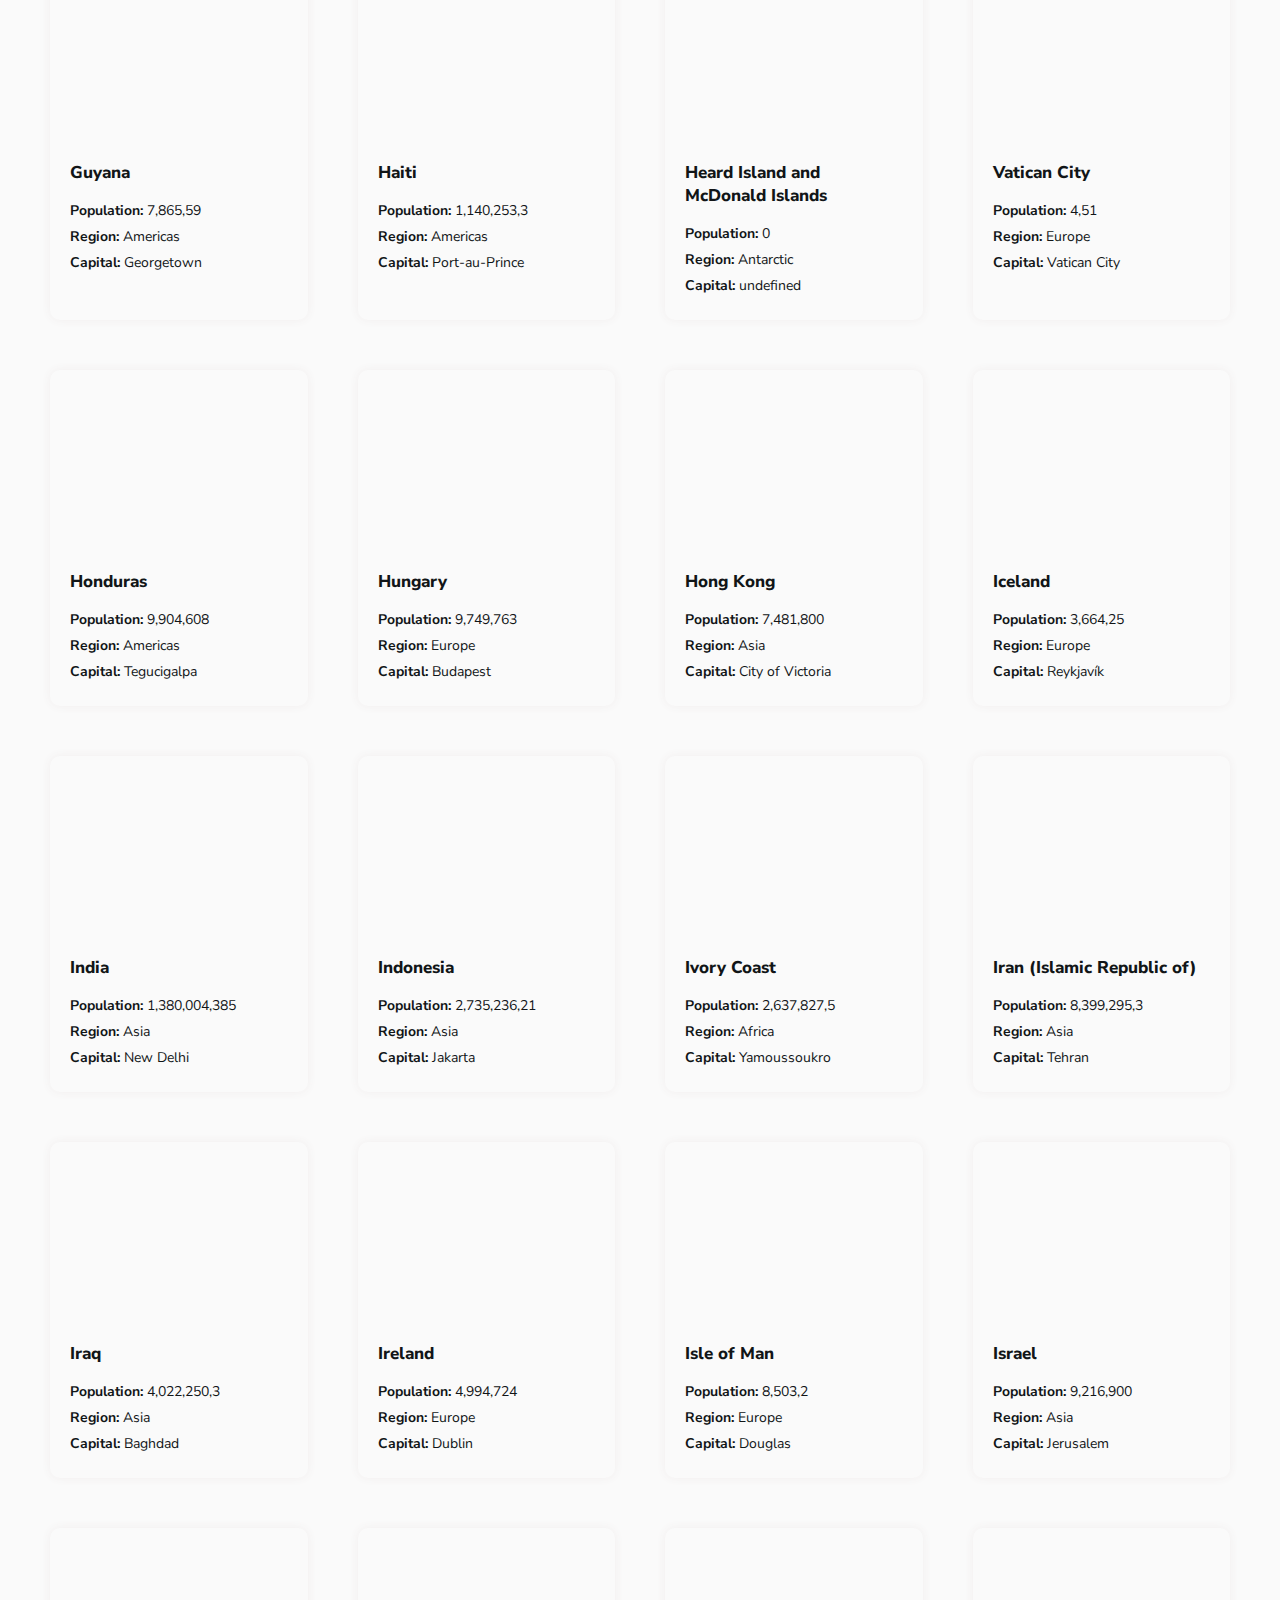
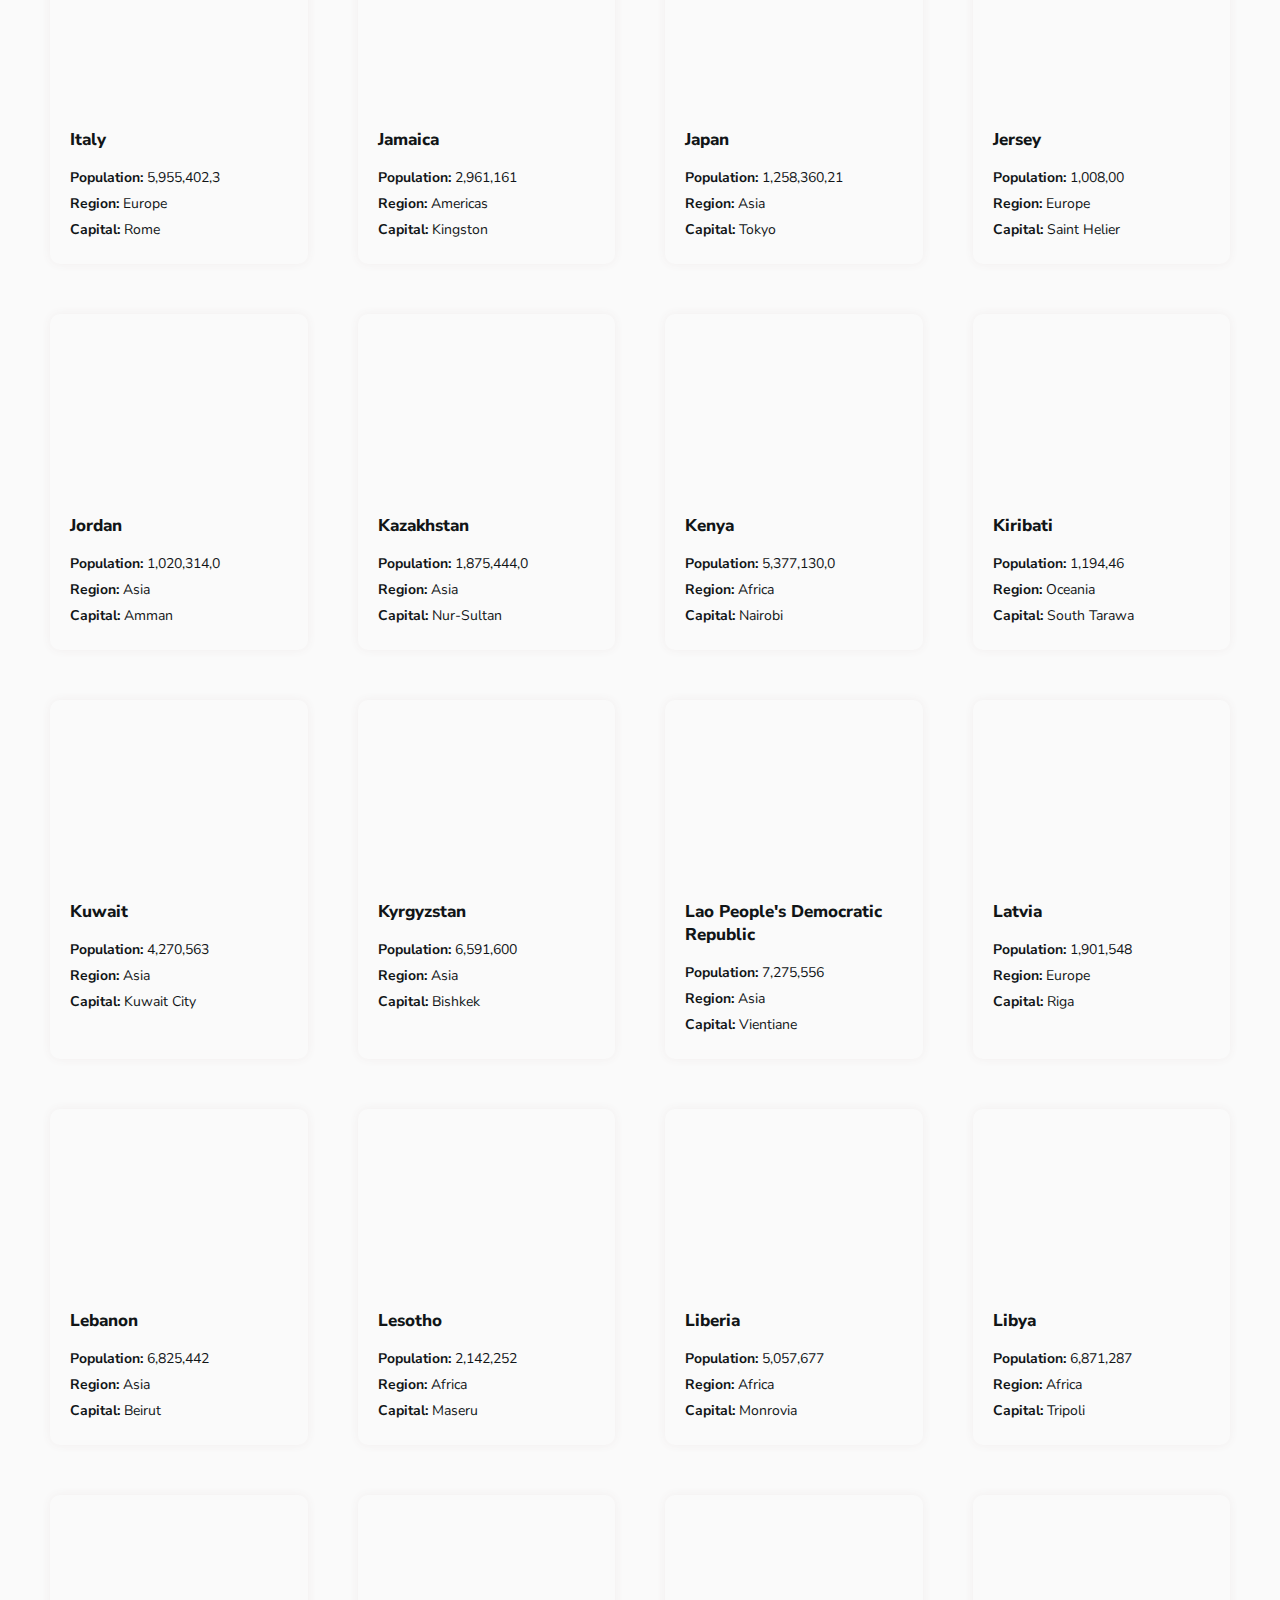
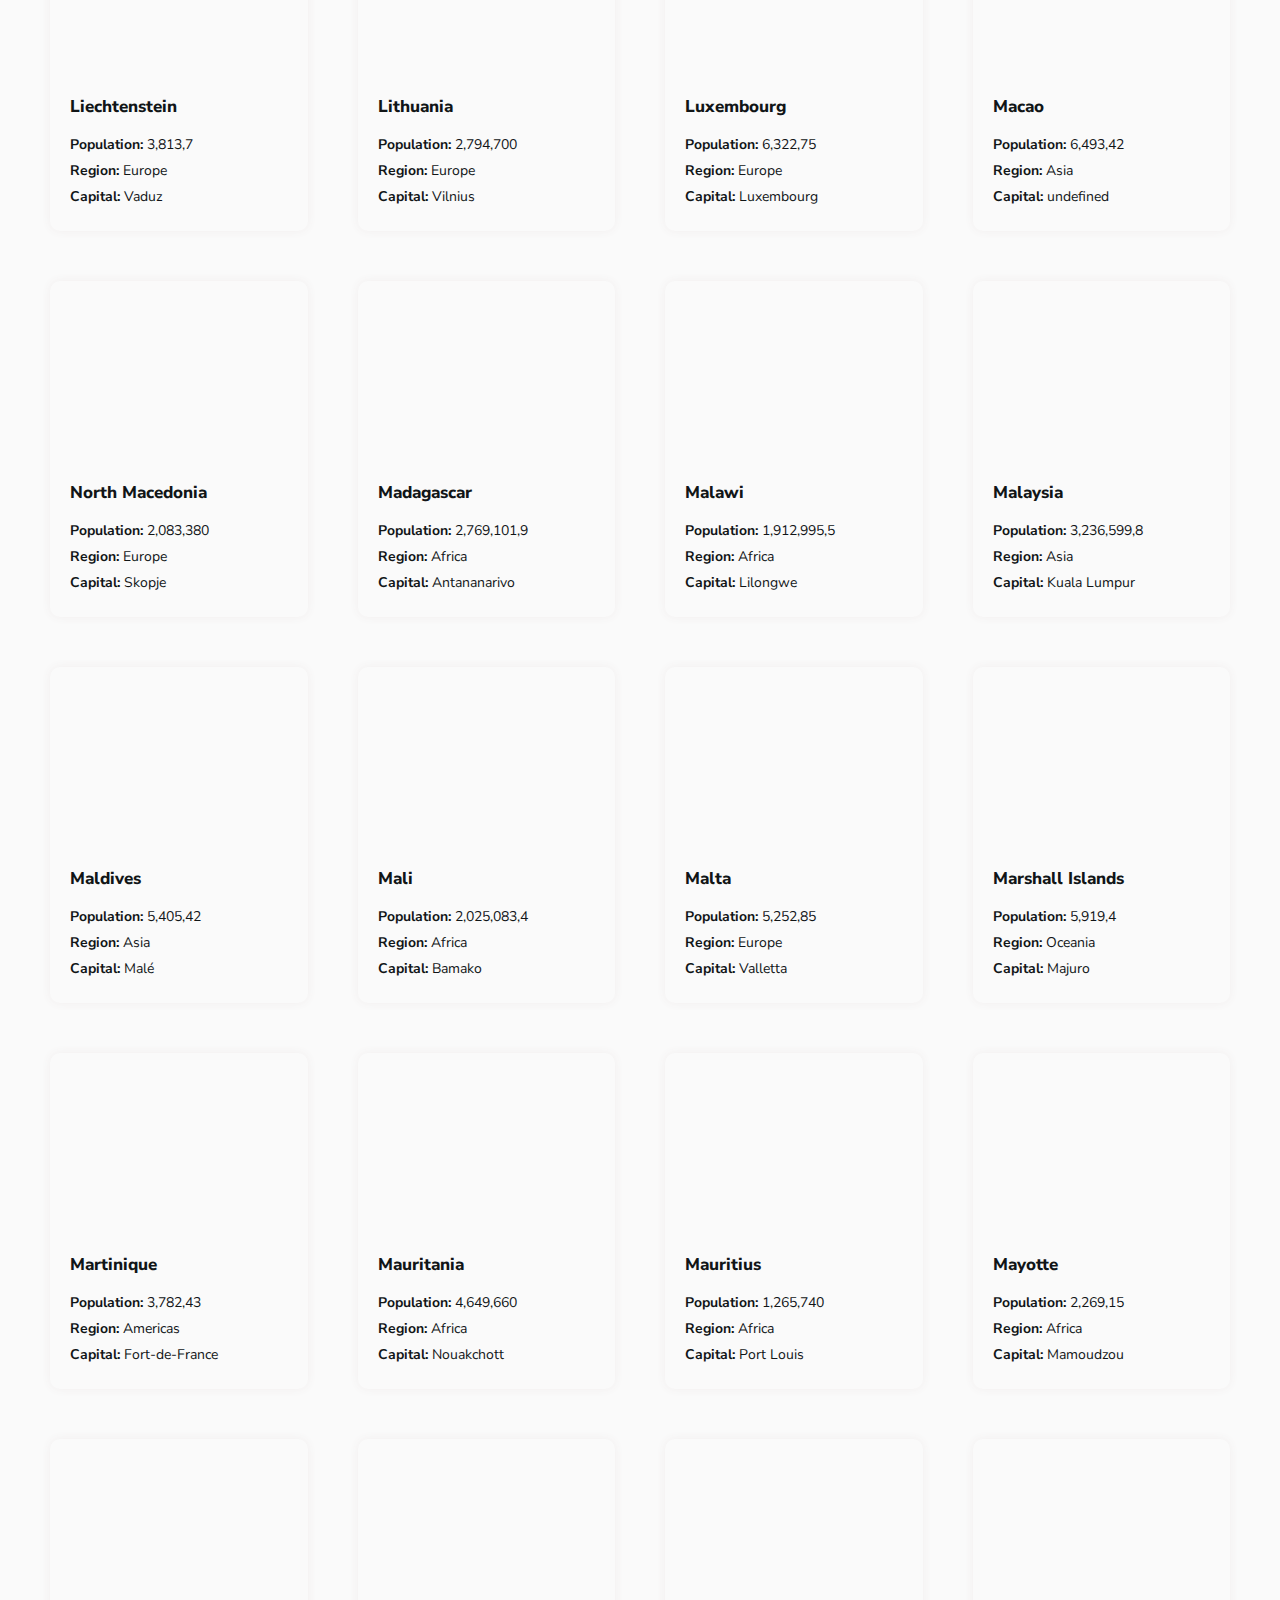
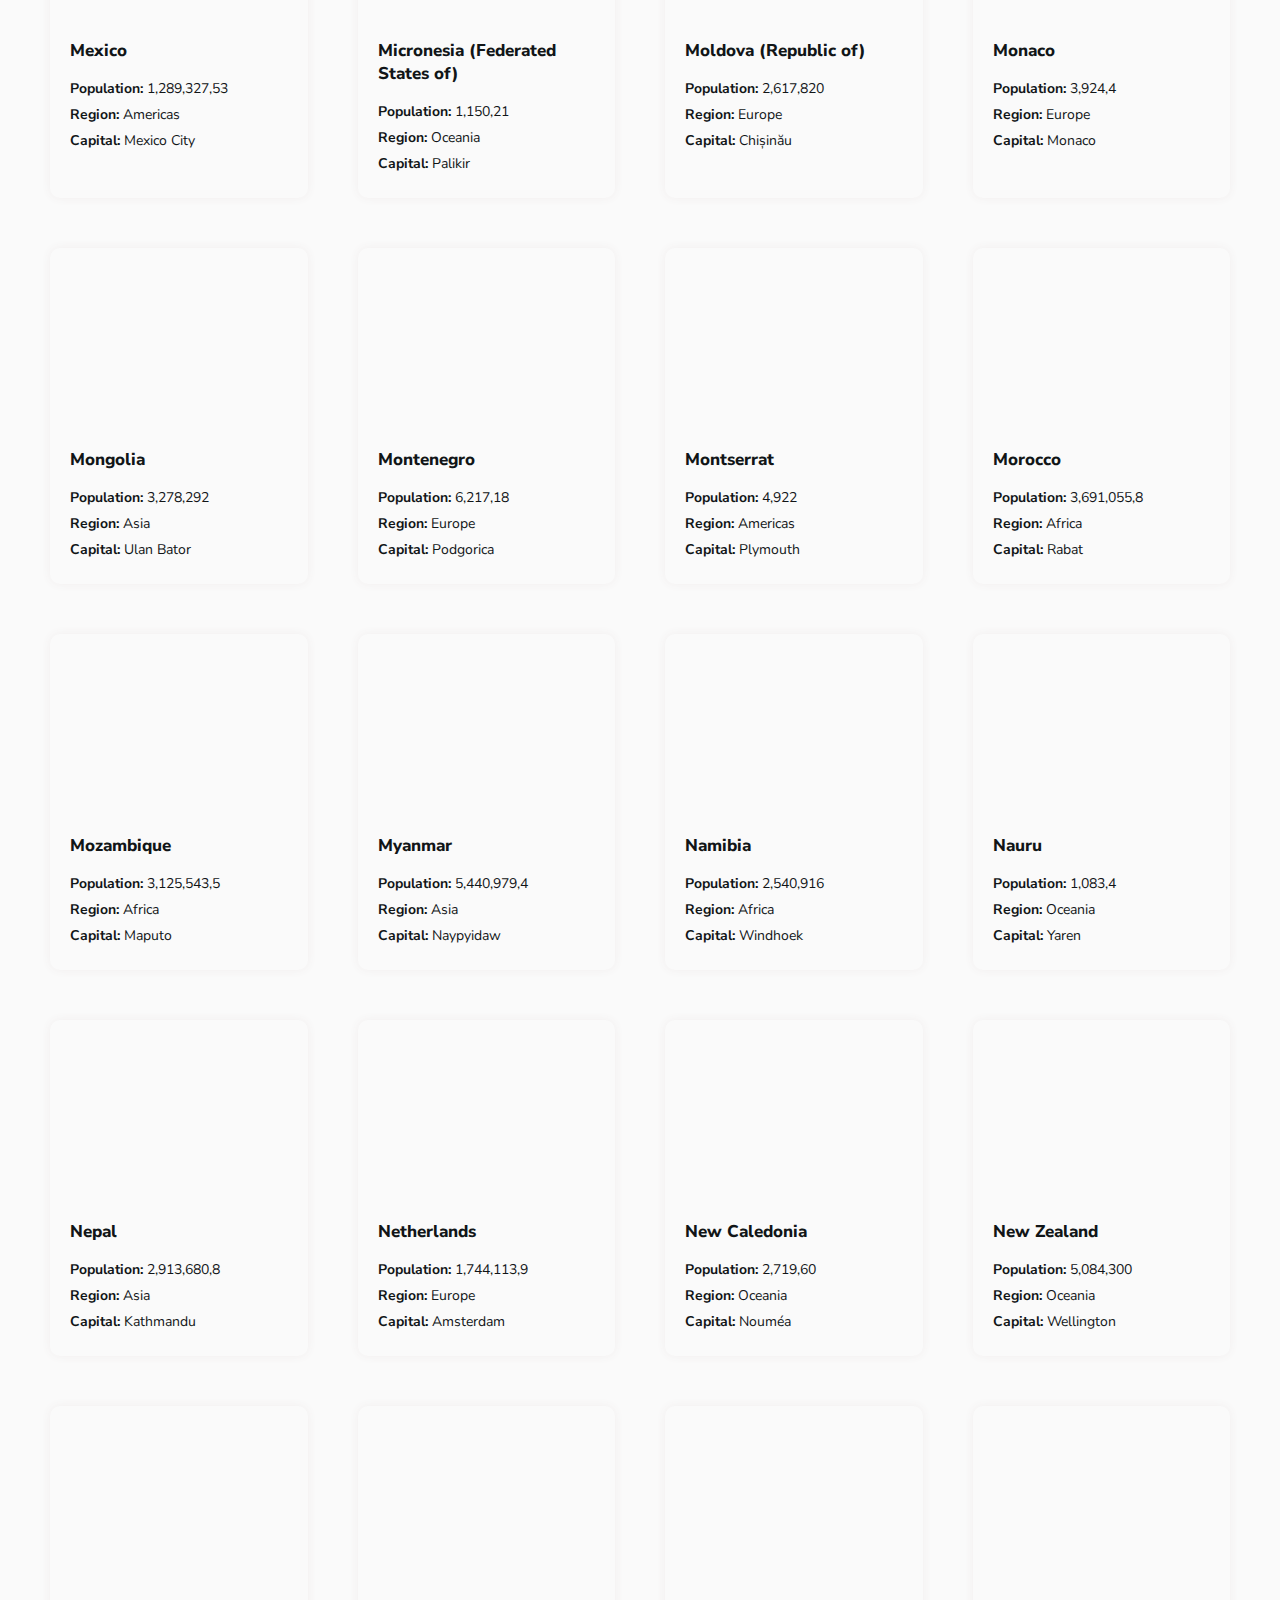
==== commit 6b030f73: "Second commit" ====
--- a/index.html
+++ b/index.html
@@ -25,19 +25,21 @@
     </nav>
     <main>
         <div class="filter-options">
-            <div class="search">
+            <form class="search">
                 <i class="fa-solid fa-magnifying-glass"></i>
-                <input type="text" placeholder="Search for a country...">
-            </div>
-            <div class="dropdown">
+                <input type="search" placeholder="Search for a country...">
+            </form>
+            <div class="dropdown" onclick="toggleDropdown()">
                 <span>Filter by region</span>
                 <i class="fa-solid fa-caret-down"></i>
-                <div class="menu">
+                
+                <div class="menu hide">
+                  <div class="item">All</div>
                     <div class="item">Africa</div>
-                    <div class="item">America</div>
+                    <div class="item">Americas</div>
                     <div class="item">Asia</div>
                     <div class="item">Europe</div>
-                    <div class="item">Ocenia</div>
+                    <div class="item">Oceania</div>
                 </div>
 
             </div>
--- a/style.css
+++ b/style.css
@@ -63,6 +63,7 @@
     padding: 35px 50px;
     width: 100%;
     background-color: var(--LightGray);
+    min-height: calc(100vh - 67px);
 }
 
 .dark *{
@@ -91,3 +92,6 @@
     }
 }
 
+.hide{
+  display: none;
+}--- a/home.css
+++ b/home.css
@@ -39,13 +39,21 @@
     background-color: var(--White);
     width: 100%;
     border-radius: 5px;
-    box-shadow: 8px 0px 20px 3px var(--LightShadowColor);
-    display: none;
+    box-shadow: 0px 0px 10px 0px var(--LightShadowColor) ;
 }
 
 .menu .item{
-    padding: 3px 0;
+    width: 100%;
+    padding: 5px 0;
     font-weight: 600;
+}
+
+.dark .menu .item:active{
+  background: var(--DarkestBlue);
+}
+
+.light .menu .item:active{
+  background: var(--LightShadowColor);
 }
 
 main .country-list{
@@ -58,7 +66,7 @@
 .country-list .country{
     display: flex;
     flex-direction: column;
-    box-shadow: 8px 0px 20px 3px var(--LightShadowColor);
+    box-shadow: 0px 0px 10px 0px var(--LightShadowColor) ;
     border-radius: 10px;
     overflow: hidden;
     cursor: pointer;
